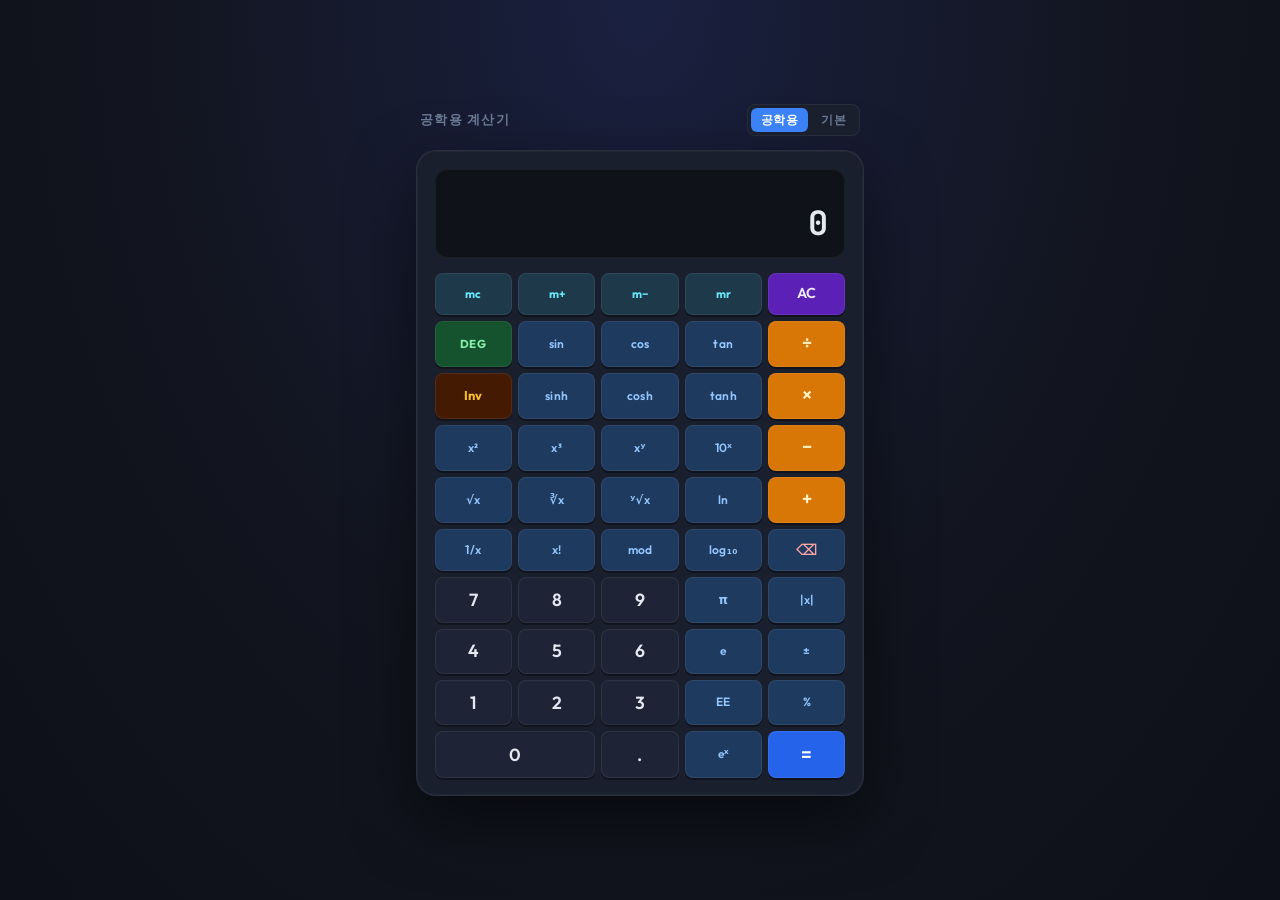
==== index.html @ 20fd6627 "Add files via upload" ====
<!DOCTYPE html>
<html lang="ko">
<head>
  <meta charset="UTF-8" />
  <meta name="viewport" content="width=device-width, initial-scale=1.0" />
  <title>공학용 계산기</title>
  <link rel="stylesheet" href="styles.css" />
  <link rel="preconnect" href="https://fonts.googleapis.com" />
  <link rel="preconnect" href="https://fonts.gstatic.com" crossorigin />
  <link href="https://fonts.googleapis.com/css2?family=JetBrains+Mono:wght@400;600;700&family=Outfit:wght@400;600&display=swap" rel="stylesheet" />
</head>
<body>
  <div class="app">
    <header class="header">
      <h1 class="title">공학용 계산기</h1>
      <div class="mode-tabs" role="tablist" aria-label="계산기 모드">
        <button class="mode-tab active" id="tab-sci" role="tab" aria-selected="true" data-mode="sci">공학용</button>
        <button class="mode-tab" id="tab-basic" role="tab" aria-selected="false" data-mode="basic">기본</button>
      </div>
    </header>

    <main class="calculator" role="application" aria-label="공학용 계산기">
      <div class="display" aria-live="polite">
        <div class="display__expr" id="expr-line" aria-label="수식"></div>
        <span class="display__value" id="display">0</span>
      </div>

      <!-- Scientific keypad -->
      <div class="keys keys--sci" id="keys-sci">
        <!-- Row 1: Memory -->
        <button type="button" class="key key--mem" data-action="mc"  aria-label="메모리 지우기">mc</button>
        <button type="button" class="key key--mem" data-action="mplus" aria-label="메모리 더하기">m+</button>
        <button type="button" class="key key--mem" data-action="mminus" aria-label="메모리 빼기">m−</button>
        <button type="button" class="key key--mem" data-action="mr" aria-label="메모리 불러오기">mr</button>
        <button type="button" class="key key--clear" data-action="clear" aria-label="전체 지우기">AC</button>

        <!-- Row 2: Trig -->
        <button type="button" class="key key--fn key--deg" id="deg-btn" data-action="deg" aria-label="각도 모드 전환">DEG</button>
        <button type="button" class="key key--fn" data-action="fn" data-value="sin">sin</button>
        <button type="button" class="key key--fn" data-action="fn" data-value="cos">cos</button>
        <button type="button" class="key key--fn" data-action="fn" data-value="tan">tan</button>
        <button type="button" class="key key--op" data-action="operator" data-value="/" aria-label="나누기">÷</button>

        <!-- Row 3: Hyp + backspace -->
        <button type="button" class="key key--fn key--inv" id="inv-btn" data-action="inv" aria-label="역함수 모드">Inv</button>
        <button type="button" class="key key--fn" data-action="fn" data-value="sinh">sinh</button>
        <button type="button" class="key key--fn" data-action="fn" data-value="cosh">cosh</button>
        <button type="button" class="key key--fn" data-action="fn" data-value="tanh">tanh</button>
        <button type="button" class="key key--op" data-action="operator" data-value="*" aria-label="곱하기">×</button>

        <!-- Row 4: Powers -->
        <button type="button" class="key key--fn" data-action="fn" data-value="sq">x²</button>
        <button type="button" class="key key--fn" data-action="fn" data-value="cube">x³</button>
        <button type="button" class="key key--fn" data-action="operator" data-value="pow" data-label="xʸ">xʸ</button>
        <button type="button" class="key key--fn" data-action="fn" data-value="10x">10ˣ</button>
        <button type="button" class="key key--op" data-action="operator" data-value="-" aria-label="빼기">−</button>

        <!-- Row 5: Roots/Log -->
        <button type="button" class="key key--fn" data-action="fn" data-value="sqrt">√x</button>
        <button type="button" class="key key--fn" data-action="fn" data-value="cbrt">∛x</button>
        <button type="button" class="key key--fn" data-action="operator" data-value="root" data-label="ʸ√x">ʸ√x</button>
        <button type="button" class="key key--fn" data-action="fn" data-value="ln">ln</button>
        <button type="button" class="key key--op" data-action="operator" data-value="+" aria-label="더하기">+</button>

        <!-- Row 6: Misc + nums -->
        <button type="button" class="key key--fn" data-action="fn" data-value="inv">1/x</button>
        <button type="button" class="key key--fn" data-action="fn" data-value="fact">x!</button>
        <button type="button" class="key key--fn" data-action="operator" data-value="mod" data-label="mod">mod</button>
        <button type="button" class="key key--fn" data-action="fn" data-value="log">log₁₀</button>
        <button type="button" class="key key--back" data-action="back" aria-label="지우기">⌫</button>

        <!-- Row 7: 7 8 9 -->
        <button type="button" class="key" data-action="digit" data-value="7">7</button>
        <button type="button" class="key" data-action="digit" data-value="8">8</button>
        <button type="button" class="key" data-action="digit" data-value="9">9</button>
        <button type="button" class="key key--fn" data-action="const" data-value="3.141592653589793">π</button>
        <button type="button" class="key key--fn" data-action="fn" data-value="abs">|x|</button>

        <!-- Row 8: 4 5 6 -->
        <button type="button" class="key" data-action="digit" data-value="4">4</button>
        <button type="button" class="key" data-action="digit" data-value="5">5</button>
        <button type="button" class="key" data-action="digit" data-value="6">6</button>
        <button type="button" class="key key--fn" data-action="const" data-value="2.718281828459045">e</button>
        <button type="button" class="key key--fn" data-action="fn" data-value="neg">±</button>

        <!-- Row 9: 1 2 3 -->
        <button type="button" class="key" data-action="digit" data-value="1">1</button>
        <button type="button" class="key" data-action="digit" data-value="2">2</button>
        <button type="button" class="key" data-action="digit" data-value="3">3</button>
        <button type="button" class="key key--fn" data-action="operator" data-value="EE" data-label="EE">EE</button>
        <button type="button" class="key key--fn" data-action="fn" data-value="pct">%</button>

        <!-- Row 10: 0 . = -->
        <button type="button" class="key key--zero" data-action="digit" data-value="0">0</button>
        <button type="button" class="key" data-action="decimal" aria-label="소수점">.</button>
        <button type="button" class="key key--fn" data-action="fn" data-value="ex">eˣ</button>
        <button type="button" class="key key--eq key--equals" data-action="equals" aria-label="계산">=</button>
      </div>

      <!-- Basic keypad -->
      <div class="keys keys--basic hidden" id="keys-basic">
        <button type="button" class="key key--wide key--clear" data-action="clear">AC</button>
        <button type="button" class="key key--fn" data-action="fn" data-value="neg">±</button>
        <button type="button" class="key key--fn" data-action="fn" data-value="pct">%</button>
        <button type="button" class="key key--op" data-action="operator" data-value="/" aria-label="나누기">÷</button>

        <button type="button" class="key" data-action="digit" data-value="7">7</button>
        <button type="button" class="key" data-action="digit" data-value="8">8</button>
        <button type="button" class="key" data-action="digit" data-value="9">9</button>
        <button type="button" class="key key--op" data-action="operator" data-value="*" aria-label="곱하기">×</button>

        <button type="button" class="key" data-action="digit" data-value="4">4</button>
        <button type="button" class="key" data-action="digit" data-value="5">5</button>
        <button type="button" class="key" data-action="digit" data-value="6">6</button>
        <button type="button" class="key key--op" data-action="operator" data-value="-" aria-label="빼기">−</button>

        <button type="button" class="key" data-action="digit" data-value="1">1</button>
        <button type="button" class="key" data-action="digit" data-value="2">2</button>
        <button type="button" class="key" data-action="digit" data-value="3">3</button>
        <button type="button" class="key key--op" data-action="operator" data-value="+" aria-label="더하기">+</button>

        <button type="button" class="key key--zero" data-action="digit" data-value="0">0</button>
        <button type="button" class="key" data-action="decimal" aria-label="소수점">.</button>
        <button type="button" class="key key--eq key--equals" data-action="equals" aria-label="계산">=</button>
      </div>
    </main>
  </div>
  <script src="app.js"></script>
</body>
</html>
---- styles.css ----
:root {
  --bg: #12151f;
  --bg-deep: #0d1018;
  --surface: #1a1f2e;
  --surface-2: #1e2435;
  --display-bg: #0f1218;
  --text: #e4e8f0;
  --text-muted: #6b7a94;
  --text-dim: #4a566a;
  --accent: #3b82f6;
  --accent-dim: #2563eb;
  --accent-glow: rgba(59,130,246,0.15);
  --op: #d97706;
  --op-hover: #f59e0b;
  --op-text: #fef3c7;
  --eq: #2563eb;
  --eq-hover: #3b82f6;
  --fn: #1e3a5f;
  --fn-hover: #254a77;
  --fn-text: #93c5fd;
  --clear: #5b21b6;
  --clear-hover: #7c3aed;
  --mem: #1e3a4a;
  --mem-hover: #25495e;
  --mem-text: #67e8f9;
  --back-text: #fca5a5;
  --deg-text: #86efac;
  --deg-bg: #14532d;
  --deg-hover: #166534;
  --inv-text: #fbbf24;
  --inv-bg: #451a03;
  --inv-hover: #5c2d0a;
  --key-shadow: 0 2px 0 rgba(0, 0, 0, 0.4);
  --radius: 10px;
  --radius-sm: 8px;
}

*, *::before, *::after { box-sizing: border-box; }

html {
  font-size: 16px;
  -webkit-tap-highlight-color: transparent;
}

body {
  margin: 0;
  min-height: 100dvh;
  font-family: "Outfit", system-ui, sans-serif;
  background: radial-gradient(ellipse at 50% 0%, #1a2040 0%, var(--bg) 55%, var(--bg-deep) 100%);
  color: var(--text);
  display: flex;
  align-items: center;
  justify-content: center;
  padding: 1.25rem;
}

.app {
  width: 100%;
  max-width: 28rem;
}

/* Header */
.header {
  display: flex;
  align-items: center;
  justify-content: space-between;
  margin-bottom: 0.9rem;
  padding: 0 0.25rem;
}

.title {
  margin: 0;
  font-size: 0.8rem;
  font-weight: 600;
  letter-spacing: 0.1em;
  text-transform: uppercase;
  color: var(--text-muted);
}

.mode-tabs {
  display: flex;
  background: var(--surface);
  border-radius: 8px;
  padding: 3px;
  gap: 3px;
  border: 1px solid rgba(255,255,255,0.06);
}

.mode-tab {
  font-family: inherit;
  font-size: 0.72rem;
  font-weight: 600;
  letter-spacing: 0.04em;
  color: var(--text-muted);
  background: transparent;
  border: none;
  border-radius: 6px;
  padding: 4px 10px;
  cursor: pointer;
  transition: background 0.15s, color 0.15s;
}

.mode-tab:hover { color: var(--text); }

.mode-tab.active {
  background: var(--accent);
  color: #fff;
}

/* Calculator */
.calculator {
  background: var(--surface);
  border-radius: 20px;
  padding: 1.1rem;
  border: 1px solid rgba(255,255,255,0.07);
  box-shadow: 0 24px 64px rgba(0,0,0,0.5), 0 0 0 1px rgba(255,255,255,0.03) inset;
}

/* Display */
.display {
  background: var(--display-bg);
  border-radius: 12px;
  padding: 0.85rem 1rem;
  margin-bottom: 0.9rem;
  min-height: 88px;
  display: flex;
  flex-direction: column;
  align-items: flex-end;
  justify-content: flex-end;
  border: 1px solid rgba(255,255,255,0.05);
  gap: 2px;
}

.display__expr {
  font-family: "JetBrains Mono", ui-monospace, monospace;
  font-size: 0.75rem;
  color: var(--text-dim);
  min-height: 18px;
  text-align: right;
  word-break: break-all;
  max-width: 100%;
  overflow: hidden;
  text-overflow: ellipsis;
  white-space: nowrap;
}

.display__value {
  font-family: "JetBrains Mono", ui-monospace, monospace;
  font-size: clamp(1.6rem, 7vw, 2.1rem);
  font-weight: 700;
  line-height: 1.2;
  word-break: break-all;
  text-align: right;
  color: var(--text);
  transition: color 0.1s;
}

.display__value.error { color: #f87171; }

/* Keys grid */
.keys {
  display: grid;
  gap: 6px;
}

.keys--sci { grid-template-columns: repeat(5, 1fr); }
.keys--basic { grid-template-columns: repeat(4, 1fr); }
.hidden { display: none; }

/* Key base */
.key {
  font-family: inherit;
  font-size: 1.1rem;
  font-weight: 600;
  color: var(--text);
  background: var(--surface-2);
  border: 1px solid rgba(255,255,255,0.07);
  border-radius: var(--radius-sm);
  padding: 0.8rem 0.2rem;
  cursor: pointer;
  box-shadow: var(--key-shadow);
  transition: transform 0.07s ease, background 0.1s ease;
  white-space: nowrap;
  overflow: hidden;
  text-overflow: ellipsis;
  line-height: 1;
}

.key:hover { background: #26304a; }
.key:active { transform: translateY(1px); box-shadow: none; }
.key:focus-visible { outline: 2px solid var(--accent); outline-offset: 2px; }

/* Function keys */
.key--fn {
  font-size: 0.75rem;
  font-weight: 600;
  background: var(--fn);
  color: var(--fn-text);
  letter-spacing: 0.02em;
}
.key--fn:hover { background: var(--fn-hover); }

/* Operator keys */
.key--op {
  background: var(--op);
  color: var(--op-text);
  font-size: 1.15rem;
}
.key--op:hover { background: var(--op-hover); }

/* Equals */
.key--eq {
  background: var(--eq);
  color: #fff;
  font-size: 1.2rem;
}
.key--eq:hover { background: var(--eq-hover); }

/* Clear */
.key--clear {
  background: var(--clear);
  color: #ede9fe;
  font-size: 0.9rem;
}
.key--clear:hover { background: var(--clear-hover); }

/* Memory */
.key--mem {
  background: var(--mem);
  color: var(--mem-text);
  font-size: 0.72rem;
  font-weight: 700;
}
.key--mem:hover { background: var(--mem-hover); }

/* Back */
.key--back {
  background: var(--fn);
  color: var(--back-text);
  font-size: 0.95rem;
}
.key--back:hover { background: var(--fn-hover); }

/* Degree toggle */
.key--deg {
  background: var(--deg-bg);
  color: var(--deg-text);
  font-size: 0.72rem;
  font-weight: 700;
  letter-spacing: 0.06em;
}
.key--deg:hover { background: var(--deg-hover); }
.key--deg.rad-mode { background: #1a2a5e; color: #bfdbfe; }

/* Inverse toggle */
.key--inv {
  background: var(--inv-bg);
  color: var(--inv-text);
  font-size: 0.8rem;
  font-weight: 700;
}
.key--inv:hover { background: var(--inv-hover); }
.key--inv.active { background: #92400e; color: #fef3c7; box-shadow: 0 0 0 1px var(--inv-text); }

/* Wide / zero key */
.key--wide { font-size: 0.9rem; }
.key--zero { grid-column: span 2; }

/* Span keys */
.key--equals.keys--sci { grid-column: span 1; }

@media (max-width: 380px) {
  .key { font-size: 0.95rem; padding: 0.7rem 0.15rem; }
  .key--fn { font-size: 0.68rem; }
  .key--mem { font-size: 0.65rem; }
  .keys { gap: 5px; }
}

@media (max-width: 320px) {
  .app { max-width: 100%; }
  .key { padding: 0.6rem 0.1rem; }
}
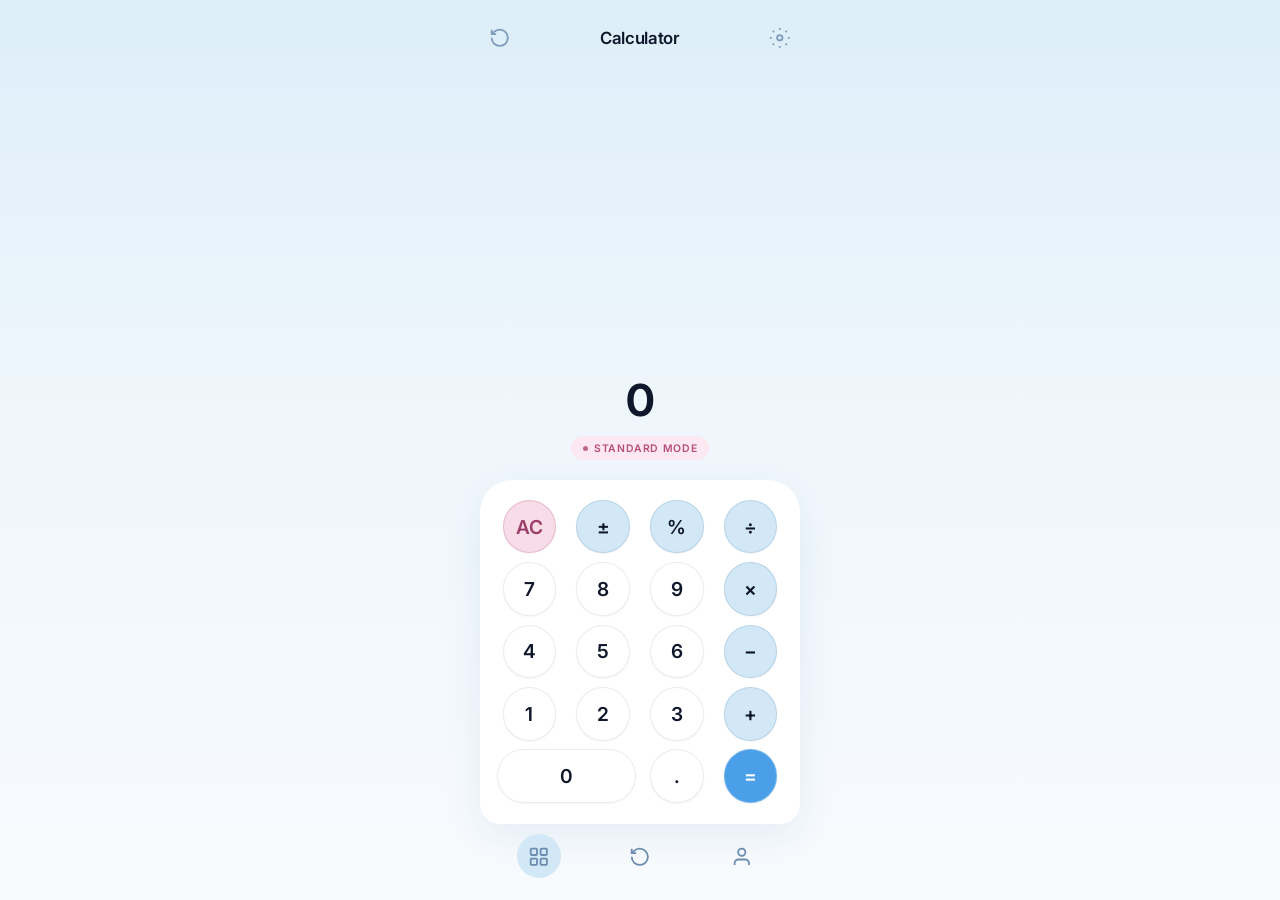
==== commit 085c92d4: "Add files via upload" ====
--- a/index.html
+++ b/index.html
@@ -1,130 +1,92 @@
-<!DOCTYPE html>
-<html lang="ko">
-<head>
-  <meta charset="UTF-8" />
-  <meta name="viewport" content="width=device-width, initial-scale=1.0" />
-  <title>공학용 계산기</title>
-  <link rel="stylesheet" href="styles.css" />
-  <link rel="preconnect" href="https://fonts.googleapis.com" />
-  <link rel="preconnect" href="https://fonts.gstatic.com" crossorigin />
-  <link href="https://fonts.googleapis.com/css2?family=JetBrains+Mono:wght@400;600;700&family=Outfit:wght@400;600&display=swap" rel="stylesheet" />
-</head>
-<body>
-  <div class="app">
-    <header class="header">
-      <h1 class="title">공학용 계산기</h1>
-      <div class="mode-tabs" role="tablist" aria-label="계산기 모드">
-        <button class="mode-tab active" id="tab-sci" role="tab" aria-selected="true" data-mode="sci">공학용</button>
-        <button class="mode-tab" id="tab-basic" role="tab" aria-selected="false" data-mode="basic">기본</button>
-      </div>
-    </header>
-
-    <main class="calculator" role="application" aria-label="공학용 계산기">
-      <div class="display" aria-live="polite">
-        <div class="display__expr" id="expr-line" aria-label="수식"></div>
-        <span class="display__value" id="display">0</span>
-      </div>
-
-      <!-- Scientific keypad -->
-      <div class="keys keys--sci" id="keys-sci">
-        <!-- Row 1: Memory -->
-        <button type="button" class="key key--mem" data-action="mc"  aria-label="메모리 지우기">mc</button>
-        <button type="button" class="key key--mem" data-action="mplus" aria-label="메모리 더하기">m+</button>
-        <button type="button" class="key key--mem" data-action="mminus" aria-label="메모리 빼기">m−</button>
-        <button type="button" class="key key--mem" data-action="mr" aria-label="메모리 불러오기">mr</button>
-        <button type="button" class="key key--clear" data-action="clear" aria-label="전체 지우기">AC</button>
-
-        <!-- Row 2: Trig -->
-        <button type="button" class="key key--fn key--deg" id="deg-btn" data-action="deg" aria-label="각도 모드 전환">DEG</button>
-        <button type="button" class="key key--fn" data-action="fn" data-value="sin">sin</button>
-        <button type="button" class="key key--fn" data-action="fn" data-value="cos">cos</button>
-        <button type="button" class="key key--fn" data-action="fn" data-value="tan">tan</button>
-        <button type="button" class="key key--op" data-action="operator" data-value="/" aria-label="나누기">÷</button>
-
-        <!-- Row 3: Hyp + backspace -->
-        <button type="button" class="key key--fn key--inv" id="inv-btn" data-action="inv" aria-label="역함수 모드">Inv</button>
-        <button type="button" class="key key--fn" data-action="fn" data-value="sinh">sinh</button>
-        <button type="button" class="key key--fn" data-action="fn" data-value="cosh">cosh</button>
-        <button type="button" class="key key--fn" data-action="fn" data-value="tanh">tanh</button>
-        <button type="button" class="key key--op" data-action="operator" data-value="*" aria-label="곱하기">×</button>
-
-        <!-- Row 4: Powers -->
-        <button type="button" class="key key--fn" data-action="fn" data-value="sq">x²</button>
-        <button type="button" class="key key--fn" data-action="fn" data-value="cube">x³</button>
-        <button type="button" class="key key--fn" data-action="operator" data-value="pow" data-label="xʸ">xʸ</button>
-        <button type="button" class="key key--fn" data-action="fn" data-value="10x">10ˣ</button>
-        <button type="button" class="key key--op" data-action="operator" data-value="-" aria-label="빼기">−</button>
-
-        <!-- Row 5: Roots/Log -->
-        <button type="button" class="key key--fn" data-action="fn" data-value="sqrt">√x</button>
-        <button type="button" class="key key--fn" data-action="fn" data-value="cbrt">∛x</button>
-        <button type="button" class="key key--fn" data-action="operator" data-value="root" data-label="ʸ√x">ʸ√x</button>
-        <button type="button" class="key key--fn" data-action="fn" data-value="ln">ln</button>
-        <button type="button" class="key key--op" data-action="operator" data-value="+" aria-label="더하기">+</button>
-
-        <!-- Row 6: Misc + nums -->
-        <button type="button" class="key key--fn" data-action="fn" data-value="inv">1/x</button>
-        <button type="button" class="key key--fn" data-action="fn" data-value="fact">x!</button>
-        <button type="button" class="key key--fn" data-action="operator" data-value="mod" data-label="mod">mod</button>
-        <button type="button" class="key key--fn" data-action="fn" data-value="log">log₁₀</button>
-        <button type="button" class="key key--back" data-action="back" aria-label="지우기">⌫</button>
-
-        <!-- Row 7: 7 8 9 -->
-        <button type="button" class="key" data-action="digit" data-value="7">7</button>
-        <button type="button" class="key" data-action="digit" data-value="8">8</button>
-        <button type="button" class="key" data-action="digit" data-value="9">9</button>
-        <button type="button" class="key key--fn" data-action="const" data-value="3.141592653589793">π</button>
-        <button type="button" class="key key--fn" data-action="fn" data-value="abs">|x|</button>
-
-        <!-- Row 8: 4 5 6 -->
-        <button type="button" class="key" data-action="digit" data-value="4">4</button>
-        <button type="button" class="key" data-action="digit" data-value="5">5</button>
-        <button type="button" class="key" data-action="digit" data-value="6">6</button>
-        <button type="button" class="key key--fn" data-action="const" data-value="2.718281828459045">e</button>
-        <button type="button" class="key key--fn" data-action="fn" data-value="neg">±</button>
-
-        <!-- Row 9: 1 2 3 -->
-        <button type="button" class="key" data-action="digit" data-value="1">1</button>
-        <button type="button" class="key" data-action="digit" data-value="2">2</button>
-        <button type="button" class="key" data-action="digit" data-value="3">3</button>
-        <button type="button" class="key key--fn" data-action="operator" data-value="EE" data-label="EE">EE</button>
-        <button type="button" class="key key--fn" data-action="fn" data-value="pct">%</button>
-
-        <!-- Row 10: 0 . = -->
-        <button type="button" class="key key--zero" data-action="digit" data-value="0">0</button>
-        <button type="button" class="key" data-action="decimal" aria-label="소수점">.</button>
-        <button type="button" class="key key--fn" data-action="fn" data-value="ex">eˣ</button>
-        <button type="button" class="key key--eq key--equals" data-action="equals" aria-label="계산">=</button>
-      </div>
-
-      <!-- Basic keypad -->
-      <div class="keys keys--basic hidden" id="keys-basic">
-        <button type="button" class="key key--wide key--clear" data-action="clear">AC</button>
-        <button type="button" class="key key--fn" data-action="fn" data-value="neg">±</button>
-        <button type="button" class="key key--fn" data-action="fn" data-value="pct">%</button>
-        <button type="button" class="key key--op" data-action="operator" data-value="/" aria-label="나누기">÷</button>
-
-        <button type="button" class="key" data-action="digit" data-value="7">7</button>
-        <button type="button" class="key" data-action="digit" data-value="8">8</button>
-        <button type="button" class="key" data-action="digit" data-value="9">9</button>
-        <button type="button" class="key key--op" data-action="operator" data-value="*" aria-label="곱하기">×</button>
-
-        <button type="button" class="key" data-action="digit" data-value="4">4</button>
-        <button type="button" class="key" data-action="digit" data-value="5">5</button>
-        <button type="button" class="key" data-action="digit" data-value="6">6</button>
-        <button type="button" class="key key--op" data-action="operator" data-value="-" aria-label="빼기">−</button>
-
-        <button type="button" class="key" data-action="digit" data-value="1">1</button>
-        <button type="button" class="key" data-action="digit" data-value="2">2</button>
-        <button type="button" class="key" data-action="digit" data-value="3">3</button>
-        <button type="button" class="key key--op" data-action="operator" data-value="+" aria-label="더하기">+</button>
-
-        <button type="button" class="key key--zero" data-action="digit" data-value="0">0</button>
-        <button type="button" class="key" data-action="decimal" aria-label="소수점">.</button>
-        <button type="button" class="key key--eq key--equals" data-action="equals" aria-label="계산">=</button>
-      </div>
-    </main>
-  </div>
-  <script src="app.js"></script>
-</body>
-</html>
+<!DOCTYPE html>
+<html lang="ko">
+<head>
+  <meta charset="UTF-8" />
+  <meta name="viewport" content="width=device-width, initial-scale=1.0" />
+  <title>Calculator</title>
+  <link rel="stylesheet" href="styles.css" />
+  <link rel="preconnect" href="https://fonts.googleapis.com" />
+  <link rel="preconnect" href="https://fonts.gstatic.com" crossorigin />
+  <link href="https://fonts.googleapis.com/css2?family=Inter:wght@400;500;600;700&display=swap" rel="stylesheet" />
+</head>
+<body>
+  <div class="app">
+    <header class="toolbar">
+      <button type="button" class="toolbar__btn" aria-label="기록" disabled>
+        <svg class="toolbar__icon" viewBox="0 0 24 24" fill="none" stroke="currentColor" stroke-width="2" aria-hidden="true">
+          <path d="M3 12a9 9 0 1 0 9-9 9.75 9.75 0 0 0-6.74 2.74L3 8" />
+          <path d="M3 3v5h5" />
+        </svg>
+      </button>
+      <h1 class="toolbar__title">Calculator</h1>
+      <button type="button" class="toolbar__btn" aria-label="설정" disabled>
+        <svg class="toolbar__icon" viewBox="0 0 24 24" fill="none" stroke="currentColor" stroke-width="2" aria-hidden="true">
+          <circle cx="12" cy="12" r="3" />
+          <path d="M12 1v2M12 21v2M4.22 4.22l1.42 1.42M18.36 18.36l1.42 1.42M1 12h2M21 12h2M4.22 19.78l1.42-1.42M18.36 5.64l1.42-1.42" />
+        </svg>
+      </button>
+    </header>
+
+    <section class="display-area" aria-live="polite">
+      <p class="display__expr" id="displayExpr"></p>
+      <p class="display__value" id="display">0</p>
+      <div class="display__badge">
+        <span class="display__badge-dot" aria-hidden="true"></span>
+        STANDARD MODE
+      </div>
+    </section>
+
+    <main class="keypad-card" role="application" aria-label="계산기">
+      <div class="keys" id="keys">
+        <button type="button" class="key key--pink" data-action="clear" aria-label="전체 지우기">AC</button>
+        <button type="button" class="key key--soft" data-action="sign" aria-label="부호 바꾸기">±</button>
+        <button type="button" class="key key--soft" data-action="percent" aria-label="퍼센트">%</button>
+        <button type="button" class="key key--soft" data-action="operator" data-value="/" aria-label="나누기">÷</button>
+
+        <button type="button" class="key key--num" data-action="digit" data-value="7">7</button>
+        <button type="button" class="key key--num" data-action="digit" data-value="8">8</button>
+        <button type="button" class="key key--num" data-action="digit" data-value="9">9</button>
+        <button type="button" class="key key--soft" data-action="operator" data-value="*" aria-label="곱하기">×</button>
+
+        <button type="button" class="key key--num" data-action="digit" data-value="4">4</button>
+        <button type="button" class="key key--num" data-action="digit" data-value="5">5</button>
+        <button type="button" class="key key--num" data-action="digit" data-value="6">6</button>
+        <button type="button" class="key key--soft" data-action="operator" data-value="-" aria-label="빼기">−</button>
+
+        <button type="button" class="key key--num" data-action="digit" data-value="1">1</button>
+        <button type="button" class="key key--num" data-action="digit" data-value="2">2</button>
+        <button type="button" class="key key--num" data-action="digit" data-value="3">3</button>
+        <button type="button" class="key key--soft" data-action="operator" data-value="+" aria-label="더하기">+</button>
+
+        <button type="button" class="key key--num key--zero" data-action="digit" data-value="0">0</button>
+        <button type="button" class="key key--num" data-action="decimal" aria-label="소수점">.</button>
+        <button type="button" class="key key--equals" data-action="equals" aria-label="계산">=</button>
+      </div>
+    </main>
+
+    <nav class="bottom-nav" aria-label="하단 메뉴">
+      <button type="button" class="bottom-nav__btn bottom-nav__btn--active" aria-label="앱" disabled>
+        <svg viewBox="0 0 24 24" fill="none" stroke="currentColor" stroke-width="2" aria-hidden="true">
+          <rect x="3" y="3" width="7" height="7" rx="1" />
+          <rect x="14" y="3" width="7" height="7" rx="1" />
+          <rect x="3" y="14" width="7" height="7" rx="1" />
+          <rect x="14" y="14" width="7" height="7" rx="1" />
+        </svg>
+      </button>
+      <button type="button" class="bottom-nav__btn" aria-label="기록" disabled>
+        <svg viewBox="0 0 24 24" fill="none" stroke="currentColor" stroke-width="2" aria-hidden="true">
+          <path d="M3 12a9 9 0 1 0 9-9 9.75 9.75 0 0 0-6.74 2.74L3 8" />
+          <path d="M3 3v5h5" />
+        </svg>
+      </button>
+      <button type="button" class="bottom-nav__btn" aria-label="프로필" disabled>
+        <svg viewBox="0 0 24 24" fill="none" stroke="currentColor" stroke-width="2" aria-hidden="true">
+          <path d="M20 21v-2a4 4 0 0 0-4-4H8a4 4 0 0 0-4 4v2" />
+          <circle cx="12" cy="7" r="4" />
+        </svg>
+      </button>
+    </nav>
+  </div>
+  <script src="app.js"></script>
+</body>
+</html>
--- a/styles.css
+++ b/styles.css
@@ -1,282 +1,277 @@
-:root {
-  --bg: #12151f;
-  --bg-deep: #0d1018;
-  --surface: #1a1f2e;
-  --surface-2: #1e2435;
-  --display-bg: #0f1218;
-  --text: #e4e8f0;
-  --text-muted: #6b7a94;
-  --text-dim: #4a566a;
-  --accent: #3b82f6;
-  --accent-dim: #2563eb;
-  --accent-glow: rgba(59,130,246,0.15);
-  --op: #d97706;
-  --op-hover: #f59e0b;
-  --op-text: #fef3c7;
-  --eq: #2563eb;
-  --eq-hover: #3b82f6;
-  --fn: #1e3a5f;
-  --fn-hover: #254a77;
-  --fn-text: #93c5fd;
-  --clear: #5b21b6;
-  --clear-hover: #7c3aed;
-  --mem: #1e3a4a;
-  --mem-hover: #25495e;
-  --mem-text: #67e8f9;
-  --back-text: #fca5a5;
-  --deg-text: #86efac;
-  --deg-bg: #14532d;
-  --deg-hover: #166534;
-  --inv-text: #fbbf24;
-  --inv-bg: #451a03;
-  --inv-hover: #5c2d0a;
-  --key-shadow: 0 2px 0 rgba(0, 0, 0, 0.4);
-  --radius: 10px;
-  --radius-sm: 8px;
-}
-
-*, *::before, *::after { box-sizing: border-box; }
-
-html {
-  font-size: 16px;
-  -webkit-tap-highlight-color: transparent;
-}
-
-body {
-  margin: 0;
-  min-height: 100dvh;
-  font-family: "Outfit", system-ui, sans-serif;
-  background: radial-gradient(ellipse at 50% 0%, #1a2040 0%, var(--bg) 55%, var(--bg-deep) 100%);
-  color: var(--text);
-  display: flex;
-  align-items: center;
-  justify-content: center;
-  padding: 1.25rem;
-}
-
-.app {
-  width: 100%;
-  max-width: 28rem;
-}
-
-/* Header */
-.header {
-  display: flex;
-  align-items: center;
-  justify-content: space-between;
-  margin-bottom: 0.9rem;
-  padding: 0 0.25rem;
-}
-
-.title {
-  margin: 0;
-  font-size: 0.8rem;
-  font-weight: 600;
-  letter-spacing: 0.1em;
-  text-transform: uppercase;
-  color: var(--text-muted);
-}
-
-.mode-tabs {
-  display: flex;
-  background: var(--surface);
-  border-radius: 8px;
-  padding: 3px;
-  gap: 3px;
-  border: 1px solid rgba(255,255,255,0.06);
-}
-
-.mode-tab {
-  font-family: inherit;
-  font-size: 0.72rem;
-  font-weight: 600;
-  letter-spacing: 0.04em;
-  color: var(--text-muted);
-  background: transparent;
-  border: none;
-  border-radius: 6px;
-  padding: 4px 10px;
-  cursor: pointer;
-  transition: background 0.15s, color 0.15s;
-}
-
-.mode-tab:hover { color: var(--text); }
-
-.mode-tab.active {
-  background: var(--accent);
-  color: #fff;
-}
-
-/* Calculator */
-.calculator {
-  background: var(--surface);
-  border-radius: 20px;
-  padding: 1.1rem;
-  border: 1px solid rgba(255,255,255,0.07);
-  box-shadow: 0 24px 64px rgba(0,0,0,0.5), 0 0 0 1px rgba(255,255,255,0.03) inset;
-}
-
-/* Display */
-.display {
-  background: var(--display-bg);
-  border-radius: 12px;
-  padding: 0.85rem 1rem;
-  margin-bottom: 0.9rem;
-  min-height: 88px;
-  display: flex;
-  flex-direction: column;
-  align-items: flex-end;
-  justify-content: flex-end;
-  border: 1px solid rgba(255,255,255,0.05);
-  gap: 2px;
-}
-
-.display__expr {
-  font-family: "JetBrains Mono", ui-monospace, monospace;
-  font-size: 0.75rem;
-  color: var(--text-dim);
-  min-height: 18px;
-  text-align: right;
-  word-break: break-all;
-  max-width: 100%;
-  overflow: hidden;
-  text-overflow: ellipsis;
-  white-space: nowrap;
-}
-
-.display__value {
-  font-family: "JetBrains Mono", ui-monospace, monospace;
-  font-size: clamp(1.6rem, 7vw, 2.1rem);
-  font-weight: 700;
-  line-height: 1.2;
-  word-break: break-all;
-  text-align: right;
-  color: var(--text);
-  transition: color 0.1s;
-}
-
-.display__value.error { color: #f87171; }
-
-/* Keys grid */
-.keys {
-  display: grid;
-  gap: 6px;
-}
-
-.keys--sci { grid-template-columns: repeat(5, 1fr); }
-.keys--basic { grid-template-columns: repeat(4, 1fr); }
-.hidden { display: none; }
-
-/* Key base */
-.key {
-  font-family: inherit;
-  font-size: 1.1rem;
-  font-weight: 600;
-  color: var(--text);
-  background: var(--surface-2);
-  border: 1px solid rgba(255,255,255,0.07);
-  border-radius: var(--radius-sm);
-  padding: 0.8rem 0.2rem;
-  cursor: pointer;
-  box-shadow: var(--key-shadow);
-  transition: transform 0.07s ease, background 0.1s ease;
-  white-space: nowrap;
-  overflow: hidden;
-  text-overflow: ellipsis;
-  line-height: 1;
-}
-
-.key:hover { background: #26304a; }
-.key:active { transform: translateY(1px); box-shadow: none; }
-.key:focus-visible { outline: 2px solid var(--accent); outline-offset: 2px; }
-
-/* Function keys */
-.key--fn {
-  font-size: 0.75rem;
-  font-weight: 600;
-  background: var(--fn);
-  color: var(--fn-text);
-  letter-spacing: 0.02em;
-}
-.key--fn:hover { background: var(--fn-hover); }
-
-/* Operator keys */
-.key--op {
-  background: var(--op);
-  color: var(--op-text);
-  font-size: 1.15rem;
-}
-.key--op:hover { background: var(--op-hover); }
-
-/* Equals */
-.key--eq {
-  background: var(--eq);
-  color: #fff;
-  font-size: 1.2rem;
-}
-.key--eq:hover { background: var(--eq-hover); }
-
-/* Clear */
-.key--clear {
-  background: var(--clear);
-  color: #ede9fe;
-  font-size: 0.9rem;
-}
-.key--clear:hover { background: var(--clear-hover); }
-
-/* Memory */
-.key--mem {
-  background: var(--mem);
-  color: var(--mem-text);
-  font-size: 0.72rem;
-  font-weight: 700;
-}
-.key--mem:hover { background: var(--mem-hover); }
-
-/* Back */
-.key--back {
-  background: var(--fn);
-  color: var(--back-text);
-  font-size: 0.95rem;
-}
-.key--back:hover { background: var(--fn-hover); }
-
-/* Degree toggle */
-.key--deg {
-  background: var(--deg-bg);
-  color: var(--deg-text);
-  font-size: 0.72rem;
-  font-weight: 700;
-  letter-spacing: 0.06em;
-}
-.key--deg:hover { background: var(--deg-hover); }
-.key--deg.rad-mode { background: #1a2a5e; color: #bfdbfe; }
-
-/* Inverse toggle */
-.key--inv {
-  background: var(--inv-bg);
-  color: var(--inv-text);
-  font-size: 0.8rem;
-  font-weight: 700;
-}
-.key--inv:hover { background: var(--inv-hover); }
-.key--inv.active { background: #92400e; color: #fef3c7; box-shadow: 0 0 0 1px var(--inv-text); }
-
-/* Wide / zero key */
-.key--wide { font-size: 0.9rem; }
-.key--zero { grid-column: span 2; }
-
-/* Span keys */
-.key--equals.keys--sci { grid-column: span 1; }
-
-@media (max-width: 380px) {
-  .key { font-size: 0.95rem; padding: 0.7rem 0.15rem; }
-  .key--fn { font-size: 0.68rem; }
-  .key--mem { font-size: 0.65rem; }
-  .keys { gap: 5px; }
-}
-
-@media (max-width: 320px) {
-  .app { max-width: 100%; }
-  .key { padding: 0.6rem 0.1rem; }
-}
+:root {
+  --bg-top: #ddeef9;
+  --bg-mid: #eef6fc;
+  --bg-bottom: #f8fbfe;
+  --text: #0f172a;
+  --text-muted: #64748b;
+  --text-soft-icon: #6b8caf;
+  --soft-key: #d3e8f6;
+  --soft-key-border: rgba(100, 150, 190, 0.25);
+  --pink-key: #f8dce8;
+  --pink-key-text: #9d3d6a;
+  --pink-border: rgba(200, 120, 160, 0.35);
+  --num-key: #ffffff;
+  --num-border: rgba(15, 23, 42, 0.08);
+  --equals: #4a9fe8;
+  --equals-hover: #3d92dc;
+  --equals-text: #ffffff;
+  --badge-bg: #fce8f0;
+  --badge-text: #b84d7a;
+  --keypad-bg: #ffffff;
+  --shadow-keypad: 0 12px 40px rgba(15, 80, 130, 0.08);
+  --nav-highlight: #d3e8f6;
+}
+
+*,
+*::before,
+*::after {
+  box-sizing: border-box;
+}
+
+html {
+  font-size: 16px;
+  -webkit-tap-highlight-color: transparent;
+}
+
+body {
+  margin: 0;
+  min-height: 100dvh;
+  font-family: "Inter", system-ui, sans-serif;
+  background: linear-gradient(180deg, var(--bg-top) 0%, var(--bg-mid) 42%, var(--bg-bottom) 100%);
+  color: var(--text);
+  display: flex;
+  align-items: stretch;
+  justify-content: center;
+  padding: 0;
+}
+
+.app {
+  width: 100%;
+  max-width: 22rem;
+  min-height: 100dvh;
+  display: flex;
+  flex-direction: column;
+  padding: 0.75rem 1rem 0.5rem;
+}
+
+.toolbar {
+  display: grid;
+  grid-template-columns: 2.5rem 1fr 2.5rem;
+  align-items: center;
+  gap: 0.5rem;
+  padding: 0.35rem 0 0.75rem;
+}
+
+.toolbar__title {
+  margin: 0;
+  font-size: 1.05rem;
+  font-weight: 600;
+  text-align: center;
+  color: var(--text);
+  letter-spacing: -0.02em;
+}
+
+.toolbar__btn {
+  display: flex;
+  align-items: center;
+  justify-content: center;
+  width: 2.5rem;
+  height: 2.5rem;
+  padding: 0;
+  border: none;
+  border-radius: 50%;
+  background: transparent;
+  color: var(--text-soft-icon);
+  cursor: default;
+  opacity: 0.85;
+}
+
+.toolbar__icon {
+  width: 1.35rem;
+  height: 1.35rem;
+}
+
+.display-area {
+  flex: 1;
+  display: flex;
+  flex-direction: column;
+  align-items: center;
+  justify-content: flex-end;
+  text-align: center;
+  padding: 0.5rem 0 1.25rem;
+  min-height: 7.5rem;
+}
+
+.display__expr {
+  margin: 0 0 0.35rem;
+  min-height: 1.35rem;
+  font-size: 0.95rem;
+  font-weight: 500;
+  color: var(--text-muted);
+  letter-spacing: -0.01em;
+}
+
+.display__value {
+  margin: 0;
+  font-size: clamp(2.25rem, 10vw, 2.75rem);
+  font-weight: 700;
+  line-height: 1.15;
+  letter-spacing: -0.03em;
+  color: var(--text);
+  word-break: break-all;
+}
+
+.display__badge {
+  margin-top: 0.65rem;
+  display: inline-flex;
+  align-items: center;
+  gap: 0.35rem;
+  padding: 0.35rem 0.75rem;
+  border-radius: 999px;
+  font-size: 0.65rem;
+  font-weight: 600;
+  letter-spacing: 0.06em;
+  color: var(--badge-text);
+  background: var(--badge-bg);
+}
+
+.display__badge-dot {
+  width: 0.35rem;
+  height: 0.35rem;
+  border-radius: 50%;
+  background: var(--badge-text);
+  opacity: 0.85;
+}
+
+.keypad-card {
+  background: var(--keypad-bg);
+  border-radius: 2rem 2rem 1.25rem 1.25rem;
+  padding: 1.15rem 1rem 1.25rem;
+  box-shadow: var(--shadow-keypad);
+  border: 1px solid rgba(255, 255, 255, 0.9);
+}
+
+.keys {
+  display: grid;
+  grid-template-columns: repeat(4, 1fr);
+  grid-auto-rows: minmax(3.35rem, auto);
+  gap: 0.55rem;
+}
+
+.key {
+  font-family: inherit;
+  font-size: 1.2rem;
+  font-weight: 600;
+  border: 1px solid transparent;
+  border-radius: 50%;
+  width: 3.35rem;
+  height: 3.35rem;
+  margin: 0 auto;
+  padding: 0;
+  cursor: pointer;
+  transition: transform 0.08s ease, filter 0.12s ease, box-shadow 0.12s ease;
+  box-shadow: 0 1px 2px rgba(15, 23, 42, 0.04);
+}
+
+.key:active {
+  transform: scale(0.96);
+}
+
+.key:focus-visible {
+  outline: 2px solid var(--equals);
+  outline-offset: 2px;
+}
+
+.key--num {
+  background: var(--num-key);
+  color: var(--text);
+  border-color: var(--num-border);
+}
+
+.key--num:hover {
+  filter: brightness(0.98);
+  box-shadow: 0 2px 8px rgba(15, 23, 42, 0.06);
+}
+
+.key--soft {
+  background: var(--soft-key);
+  color: var(--text);
+  border-color: var(--soft-key-border);
+}
+
+.key--soft:hover {
+  filter: brightness(0.97);
+}
+
+.key--pink {
+  background: var(--pink-key);
+  color: var(--pink-key-text);
+  border-color: var(--pink-border);
+}
+
+.key--pink:hover {
+  filter: brightness(0.98);
+}
+
+.key--equals {
+  background: var(--equals);
+  color: var(--equals-text);
+  border-color: rgba(255, 255, 255, 0.2);
+}
+
+.key--equals:hover {
+  background: var(--equals-hover);
+}
+
+.key--zero {
+  grid-column: span 2;
+  width: 100%;
+  max-width: none;
+  margin: 0;
+  border-radius: 999px;
+}
+
+.bottom-nav {
+  display: flex;
+  align-items: center;
+  justify-content: space-around;
+  padding: 0.65rem 0.5rem 0.85rem;
+  margin-top: auto;
+}
+
+.bottom-nav__btn {
+  display: flex;
+  align-items: center;
+  justify-content: center;
+  width: 2.75rem;
+  height: 2.75rem;
+  padding: 0;
+  border: none;
+  border-radius: 50%;
+  background: transparent;
+  color: var(--text-soft-icon);
+  cursor: default;
+}
+
+.bottom-nav__btn svg {
+  width: 1.35rem;
+  height: 1.35rem;
+}
+
+.bottom-nav__btn--active {
+  background: var(--nav-highlight);
+  color: var(--text-soft-icon);
+}
+
+@media (max-width: 360px) {
+  .keys {
+    grid-auto-rows: minmax(3rem, auto);
+    gap: 0.45rem;
+  }
+
+  .key {
+    font-size: 1.05rem;
+    width: 3rem;
+    height: 3rem;
+  }
+}
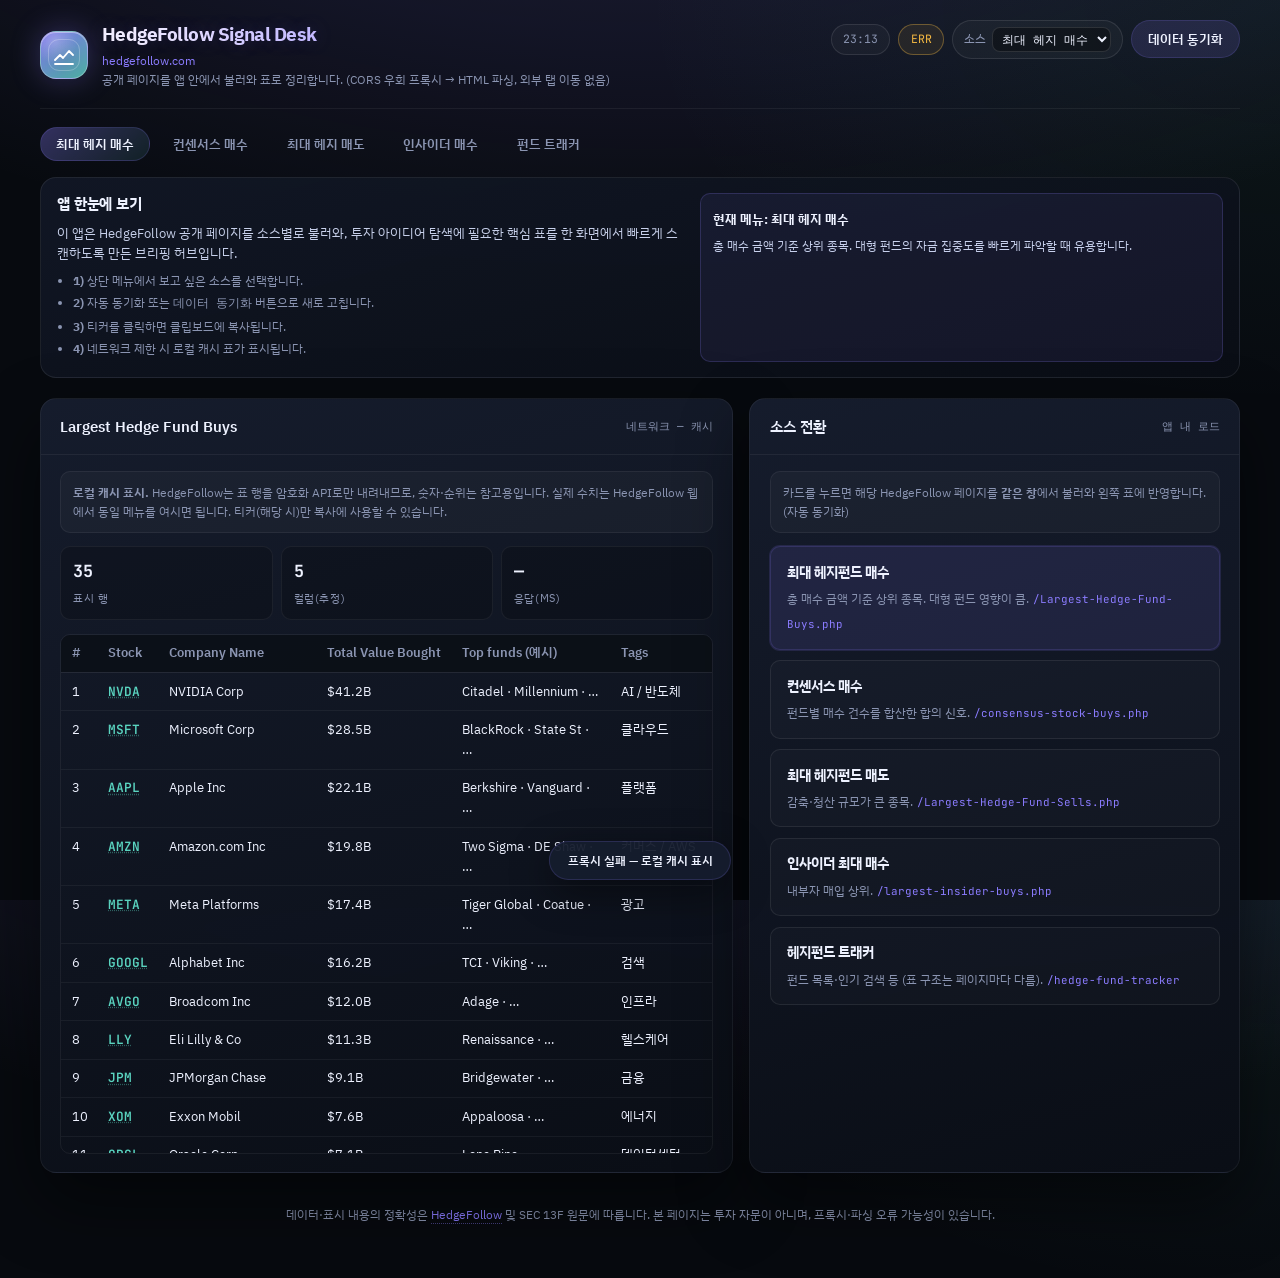
==== commit ca4f9af1: "Update index.html" ====
--- a/index.html
+++ b/index.html
@@ -3,90 +3,1159 @@
 <head>
   <meta charset="UTF-8" />
   <meta name="viewport" content="width=device-width, initial-scale=1.0" />
-  <title>Calculator</title>
-  <link rel="stylesheet" href="styles.css" />
+  <title>HedgeFollow Command — 13F 인사이트 허브</title>
   <link rel="preconnect" href="https://fonts.googleapis.com" />
   <link rel="preconnect" href="https://fonts.gstatic.com" crossorigin />
-  <link href="https://fonts.googleapis.com/css2?family=Inter:wght@400;500;600;700&display=swap" rel="stylesheet" />
+  <link href="https://fonts.googleapis.com/css2?family=IBM+Plex+Sans+KR:wght@400;500;600;700&family=JetBrains+Mono:wght@400;500&display=swap" rel="stylesheet" />
+  <style>
+    :root {
+      --bg: #070a0f;
+      --bg-elevated: #0c1018;
+      --surface: #121826;
+      --surface-2: #161d2e;
+      --border: rgba(124, 110, 227, 0.2);
+      --text: #eef2ff;
+      --muted: #8b95b2;
+      --accent: #8b7cff;
+      --accent-2: #5ad4c0;
+      --accent-soft: rgba(139, 124, 255, 0.14);
+      --up: #3ee8c7;
+      --down: #ff5c6c;
+      --warn: #f5b942;
+      --glow: rgba(139, 124, 255, 0.35);
+      --radius: 16px;
+      --radius-sm: 10px;
+      --font: "IBM Plex Sans KR", system-ui, sans-serif;
+      --mono: "JetBrains Mono", ui-monospace, monospace;
+    }
+
+    * { box-sizing: border-box; }
+    html, body { height: 100%; }
+    body {
+      margin: 0;
+      font-family: var(--font);
+      background: var(--bg);
+      color: var(--text);
+      line-height: 1.55;
+      background-image:
+        radial-gradient(ellipse 85% 55% at 50% -25%, rgba(139, 124, 255, 0.2), transparent),
+        radial-gradient(ellipse 50% 45% at 100% 0%, rgba(90, 212, 192, 0.07), transparent);
+      min-height: 100dvh;
+    }
+
+    .shell { max-width: 1240px; margin: 0 auto; padding: 1.25rem 1.25rem 2.75rem; }
+
+    header.top {
+      display: flex;
+      flex-wrap: wrap;
+      align-items: flex-start;
+      justify-content: space-between;
+      gap: 1rem;
+      padding-bottom: 1.2rem;
+      border-bottom: 1px solid rgba(255, 255, 255, 0.06);
+    }
+
+    .brand { display: flex; align-items: center; gap: 0.85rem; }
+    .brand__mark {
+      width: 48px;
+      height: 48px;
+      border-radius: 16px;
+      position: relative;
+      display: grid;
+      place-items: center;
+      background:
+        radial-gradient(circle at 30% 20%, rgba(255, 255, 255, 0.24), rgba(255, 255, 255, 0) 46%),
+        linear-gradient(145deg, rgba(139, 124, 255, 0.92), rgba(90, 212, 192, 0.82));
+      border: 1px solid rgba(255, 255, 255, 0.28);
+      box-shadow:
+        0 0 30px rgba(139, 124, 255, 0.3),
+        inset 0 1px 0 rgba(255, 255, 255, 0.4);
+    }
+    .brand__mark::after {
+      content: "";
+      position: absolute;
+      inset: 7px;
+      border-radius: 11px;
+      border: 1px solid rgba(255, 255, 255, 0.36);
+      opacity: 0.7;
+    }
+    .brand__mark svg {
+      width: 24px;
+      height: 24px;
+      color: #ffffff;
+      filter: drop-shadow(0 2px 8px rgba(0, 0, 0, 0.28));
+      z-index: 1;
+    }
+    .brand__text h1 {
+      margin: 0;
+      font-size: 1.18rem;
+      font-weight: 700;
+      letter-spacing: -0.025em;
+      background: linear-gradient(90deg, #f7f3ff 5%, #b8adff 52%, #7be3cf 100%);
+      -webkit-background-clip: text;
+      background-clip: text;
+      color: transparent;
+      text-shadow: 0 0 20px rgba(139, 124, 255, 0.22);
+    }
+    .brand__text span {
+      display: block;
+      font-size: 0.74rem;
+      color: var(--muted);
+      margin-top: 0.2rem;
+      max-width: 36rem;
+    }
+
+    .header-actions {
+      display: flex;
+      flex-wrap: wrap;
+      align-items: center;
+      gap: 0.5rem;
+      justify-content: flex-end;
+    }
+
+    .pill {
+      font-size: 0.72rem;
+      padding: 0.35rem 0.7rem;
+      border-radius: 999px;
+      border: 1px solid rgba(255, 255, 255, 0.1);
+      color: var(--muted);
+      background: rgba(255, 255, 255, 0.03);
+      font-family: var(--mono);
+    }
+    .pill--ok { color: var(--up); border-color: rgba(62, 232, 199, 0.35); background: rgba(62, 232, 199, 0.08); }
+    .pill--warn { color: var(--warn); border-color: rgba(245, 185, 66, 0.35); background: rgba(245, 185, 66, 0.08); }
+
+    .btn {
+      font-family: inherit;
+      font-size: 0.8rem;
+      font-weight: 600;
+      padding: 0.55rem 1rem;
+      border-radius: 999px;
+      border: 1px solid var(--border);
+      cursor: pointer;
+      color: var(--text);
+      background: var(--accent-soft);
+      transition: transform 0.12s, box-shadow 0.2s, background 0.2s, opacity 0.2s;
+    }
+    .btn:hover:not(:disabled) {
+      background: rgba(139, 124, 255, 0.24);
+      box-shadow: 0 0 22px rgba(139, 124, 255, 0.18);
+    }
+    .btn:active:not(:disabled) { transform: scale(0.98); }
+    .btn:disabled { opacity: 0.45; cursor: not-allowed; }
+    .btn--ghost {
+      background: transparent;
+      border-color: rgba(255, 255, 255, 0.12);
+      color: var(--muted);
+    }
+    .btn--ghost:hover:not(:disabled) { color: var(--text); border-color: rgba(255, 255, 255, 0.22); }
+
+    nav.sub {
+      display: flex;
+      flex-wrap: wrap;
+      gap: 0.4rem;
+      margin-top: 1.1rem;
+    }
+    nav.sub button {
+      font-family: inherit;
+      font-size: 0.82rem;
+      font-weight: 600;
+      color: var(--muted);
+      padding: 0.45rem 0.95rem;
+      border-radius: 999px;
+      border: 1px solid transparent;
+      background: transparent;
+      cursor: pointer;
+      transition: color 0.15s, background 0.15s, border-color 0.15s;
+    }
+    nav.sub button:hover { color: var(--text); background: rgba(255, 255, 255, 0.05); }
+    nav.sub button[aria-current="true"] {
+      color: var(--text);
+      border-color: var(--border);
+      background: linear-gradient(135deg, rgba(139, 124, 255, 0.32), rgba(90, 212, 192, 0.1));
+    }
+
+    .guide {
+      margin-top: 1rem;
+      padding: 0.95rem 1rem;
+      border-radius: var(--radius);
+      border: 1px solid rgba(255, 255, 255, 0.08);
+      background: linear-gradient(165deg, rgba(18, 24, 38, 0.92), rgba(10, 14, 22, 0.96));
+      display: grid;
+      grid-template-columns: 1.2fr 1fr;
+      gap: 0.9rem;
+    }
+    @media (max-width: 900px) {
+      .guide { grid-template-columns: 1fr; }
+    }
+    .guide h3 {
+      margin: 0 0 0.4rem;
+      font-size: 0.92rem;
+      font-weight: 700;
+      letter-spacing: -0.01em;
+    }
+    .guide p {
+      margin: 0.2rem 0 0.45rem;
+      color: #c7d0ea;
+      font-size: 0.8rem;
+      line-height: 1.6;
+    }
+    .guide ul {
+      margin: 0;
+      padding-left: 1rem;
+      color: var(--muted);
+      font-size: 0.76rem;
+      line-height: 1.65;
+    }
+    .guide li { margin: 0.15rem 0; }
+    .guide__menu {
+      border-radius: var(--radius-sm);
+      padding: 0.7rem 0.8rem;
+      background: rgba(139, 124, 255, 0.08);
+      border: 1px solid rgba(139, 124, 255, 0.2);
+    }
+    .guide__menu b {
+      color: var(--text);
+      font-size: 0.84rem;
+    }
+    .guide__menu .mini {
+      display: block;
+      margin-top: 0.35rem;
+      color: #c8d1ed;
+      font-size: 0.76rem;
+      line-height: 1.6;
+    }
+
+    .grid-hero {
+      display: grid;
+      grid-template-columns: repeat(12, 1fr);
+      gap: 1rem;
+      margin-top: 1.25rem;
+    }
+    @media (max-width: 900px) { .grid-hero { grid-template-columns: 1fr; } }
+
+    .panel {
+      grid-column: span 7;
+      border-radius: var(--radius);
+      background: linear-gradient(165deg, rgba(22, 29, 46, 0.96), rgba(10, 14, 22, 0.98));
+      border: 1px solid rgba(255, 255, 255, 0.06);
+      box-shadow: 0 28px 70px rgba(0, 0, 0, 0.48);
+      overflow: hidden;
+      backdrop-filter: blur(14px);
+    }
+    .panel--side { grid-column: span 5; }
+    @media (max-width: 900px) {
+      .panel, .panel--side { grid-column: span 1; }
+    }
+
+    .panel__head {
+      display: flex;
+      flex-wrap: wrap;
+      align-items: center;
+      justify-content: space-between;
+      gap: 0.75rem;
+      padding: 1rem 1.2rem;
+      border-bottom: 1px solid rgba(255, 255, 255, 0.06);
+    }
+    .panel__head h2 { margin: 0; font-size: 0.95rem; font-weight: 600; }
+    .panel__meta { font-family: var(--mono); font-size: 0.68rem; color: var(--muted); }
+
+    .panel__body { padding: 1rem 1.2rem 1.15rem; }
+
+    .hint {
+      font-size: 0.78rem;
+      color: var(--muted);
+      margin: 0 0 0.85rem;
+      padding: 0.65rem 0.75rem;
+      border-radius: var(--radius-sm);
+      background: rgba(255, 255, 255, 0.03);
+      border: 1px solid rgba(255, 255, 255, 0.06);
+    }
+
+    .table-wrap {
+      overflow: auto;
+      max-height: min(58vh, 520px);
+      border-radius: var(--radius-sm);
+      border: 1px solid rgba(255, 255, 255, 0.06);
+    }
+    table.data {
+      width: 100%;
+      border-collapse: collapse;
+      font-size: 0.8rem;
+    }
+    table.data thead th {
+      position: sticky;
+      top: 0;
+      z-index: 1;
+      text-align: left;
+      padding: 0.55rem 0.65rem;
+      font-weight: 600;
+      color: var(--muted);
+      background: rgba(12, 16, 24, 0.95);
+      border-bottom: 1px solid rgba(255, 255, 255, 0.08);
+      white-space: nowrap;
+    }
+    table.data tbody td {
+      padding: 0.55rem 0.65rem;
+      border-bottom: 1px solid rgba(255, 255, 255, 0.05);
+      vertical-align: top;
+    }
+    table.data tbody tr:hover td { background: rgba(139, 124, 255, 0.06); }
+    .sym {
+      font-family: var(--mono);
+      font-weight: 600;
+      color: var(--accent-2);
+      letter-spacing: 0.02em;
+    }
+    .sym button {
+      font: inherit;
+      color: inherit;
+      background: none;
+      border: none;
+      padding: 0;
+      cursor: pointer;
+      text-decoration: underline dotted rgba(90, 212, 192, 0.4);
+    }
+    .muted { color: var(--muted); font-size: 0.76rem; }
+
+    .skeleton {
+      display: grid;
+      gap: 0.45rem;
+      padding: 0.25rem 0;
+    }
+    .sk-row {
+      height: 12px;
+      border-radius: 6px;
+      background: linear-gradient(90deg, rgba(255,255,255,0.04), rgba(255,255,255,0.09), rgba(255,255,255,0.04));
+      background-size: 200% 100%;
+      animation: sk 1.1s ease-in-out infinite;
+    }
+    .sk-row:nth-child(2n) { width: 92%; }
+    .sk-row:nth-child(3n) { width: 78%; }
+    @keyframes sk {
+      0% { background-position: 200% 0; }
+      100% { background-position: -200% 0; }
+    }
+
+    .link-cards {
+      display: grid;
+      gap: 0.65rem;
+    }
+    .link-card {
+      display: block;
+      width: 100%;
+      text-align: left;
+      text-decoration: none;
+      color: inherit;
+      padding: 0.85rem 1rem;
+      border-radius: var(--radius-sm);
+      border: 1px solid rgba(255, 255, 255, 0.08);
+      background: rgba(255, 255, 255, 0.02);
+      font: inherit;
+      cursor: pointer;
+      transition: border-color 0.2s, transform 0.12s, background 0.2s;
+    }
+    .link-card:hover {
+      border-color: var(--border);
+      background: rgba(139, 124, 255, 0.08);
+      transform: translateY(-1px);
+    }
+    .link-card.is-active {
+      border-color: var(--border);
+      background: rgba(139, 124, 255, 0.12);
+      box-shadow: 0 0 0 1px rgba(139, 124, 255, 0.15);
+    }
+    .link-card strong {
+      display: block;
+      font-size: 0.86rem;
+      margin-bottom: 0.2rem;
+    }
+    .link-card span {
+      font-size: 0.72rem;
+      color: var(--muted);
+      line-height: 1.45;
+    }
+    .link-card .go {
+      margin-top: 0.45rem;
+      font-size: 0.68rem;
+      font-family: var(--mono);
+      color: var(--accent);
+    }
+
+    .stats {
+      display: grid;
+      grid-template-columns: repeat(3, 1fr);
+      gap: 0.5rem;
+      margin-bottom: 0.85rem;
+    }
+    @media (max-width: 520px) { .stats { grid-template-columns: 1fr; } }
+    .stat {
+      padding: 0.65rem 0.75rem;
+      border-radius: var(--radius-sm);
+      border: 1px solid rgba(255, 255, 255, 0.06);
+      background: rgba(0, 0, 0, 0.2);
+    }
+    .stat b { display: block; font-size: 1.05rem; font-family: var(--mono); }
+    .stat span { font-size: 0.68rem; color: var(--muted); text-transform: uppercase; letter-spacing: 0.06em; }
+
+    .toast {
+      position: fixed;
+      bottom: 1.25rem;
+      left: 50%;
+      transform: translateX(-50%) translateY(120%);
+      z-index: 50;
+      padding: 0.55rem 1.1rem;
+      border-radius: 999px;
+      font-size: 0.78rem;
+      font-weight: 600;
+      background: rgba(22, 29, 46, 0.95);
+      border: 1px solid var(--border);
+      color: var(--text);
+      box-shadow: 0 12px 40px rgba(0, 0, 0, 0.45);
+      transition: transform 0.35s cubic-bezier(0.22, 1, 0.36, 1);
+      pointer-events: none;
+    }
+    .toast.is-on { transform: translateX(-50%) translateY(0); }
+
+    .foot {
+      margin-top: 2rem;
+      font-size: 0.72rem;
+      color: var(--muted);
+      text-align: center;
+      line-height: 1.65;
+    }
+    .foot .src {
+      color: var(--accent);
+      cursor: help;
+      border-bottom: 1px dotted rgba(139, 124, 255, 0.45);
+    }
+
+    .sr-only {
+      position: absolute; width: 1px; height: 1px; padding: 0; margin: -1px;
+      overflow: hidden; clip: rect(0,0,0,0); white-space: nowrap; border: 0;
+    }
+  </style>
 </head>
 <body>
-  <div class="app">
-    <header class="toolbar">
-      <button type="button" class="toolbar__btn" aria-label="기록" disabled>
-        <svg class="toolbar__icon" viewBox="0 0 24 24" fill="none" stroke="currentColor" stroke-width="2" aria-hidden="true">
-          <path d="M3 12a9 9 0 1 0 9-9 9.75 9.75 0 0 0-6.74 2.74L3 8" />
-          <path d="M3 3v5h5" />
-        </svg>
-      </button>
-      <h1 class="toolbar__title">Calculator</h1>
-      <button type="button" class="toolbar__btn" aria-label="설정" disabled>
-        <svg class="toolbar__icon" viewBox="0 0 24 24" fill="none" stroke="currentColor" stroke-width="2" aria-hidden="true">
-          <circle cx="12" cy="12" r="3" />
-          <path d="M12 1v2M12 21v2M4.22 4.22l1.42 1.42M18.36 18.36l1.42 1.42M1 12h2M21 12h2M4.22 19.78l1.42-1.42M18.36 5.64l1.42-1.42" />
-        </svg>
-      </button>
+  <div class="shell">
+    <header class="top">
+      <div class="brand">
+        <div class="brand__mark" aria-hidden="true">
+          <svg viewBox="0 0 24 24" fill="none" stroke="currentColor" stroke-width="1.8" stroke-linecap="round" stroke-linejoin="round">
+            <path d="M3 17l5-5 3 3 6-7 4 4" />
+            <path d="M3 21h18" />
+          </svg>
+        </div>
+        <div class="brand__text">
+          <h1>HedgeFollow Signal Desk</h1>
+          <span>
+            <span style="color:var(--accent)">hedgefollow.com</span>
+            공개 페이지를 앱 안에서 불러와 표로 정리합니다. (CORS 우회 프록시 → HTML 파싱, 외부 탭 이동 없음)
+          </span>
+        </div>
+      </div>
+      <div class="header-actions">
+        <span class="pill" id="clock">--:--</span>
+        <span class="pill pill--warn" id="netPill">NET</span>
+        <label class="pill" style="display:flex;align-items:center;gap:0.35rem;margin:0">
+          <span style="font-family:var(--font);text-transform:none;letter-spacing:0">소스</span>
+          <select id="sourceSelect" style="font:inherit;font-size:0.72rem;background:rgba(0,0,0,.35);color:var(--text);border:1px solid rgba(255,255,255,.12);border-radius:8px;padding:0.2rem 0.35rem">
+            <option value="buys">최대 헤지 매수</option>
+            <option value="consensus">컨센서스 매수</option>
+            <option value="sells">최대 헤지 매도</option>
+            <option value="insider">인사이더 매수</option>
+            <option value="tracker">펀드 트래커</option>
+          </select>
+        </label>
+        <button type="button" class="btn" id="btnSync">데이터 동기화</button>
+        <button type="button" class="btn btn--ghost" id="btnAbort" hidden>중단</button>
+      </div>
     </header>
 
-    <section class="display-area" aria-live="polite">
-      <p class="display__expr" id="displayExpr"></p>
-      <p class="display__value" id="display">0</p>
-      <div class="display__badge">
-        <span class="display__badge-dot" aria-hidden="true"></span>
-        STANDARD MODE
+    <nav class="sub" id="navSources" aria-label="데이터 소스">
+      <button type="button" data-source="buys" aria-current="true">최대 헤지 매수</button>
+      <button type="button" data-source="consensus">컨센서스 매수</button>
+      <button type="button" data-source="sells">최대 헤지 매도</button>
+      <button type="button" data-source="insider">인사이더 매수</button>
+      <button type="button" data-source="tracker">펀드 트래커</button>
+    </nav>
+
+    <section class="guide" aria-label="앱 사용 가이드">
+      <div>
+        <h3>앱 한눈에 보기</h3>
+        <p>
+          이 앱은 HedgeFollow 공개 페이지를 소스별로 불러와, 투자 아이디어 탐색에 필요한 핵심 표를 한 화면에서 빠르게 스캔하도록 만든 브리핑 허브입니다.
+        </p>
+        <ul>
+          <li><strong>1)</strong> 상단 메뉴에서 보고 싶은 소스를 선택합니다.</li>
+          <li><strong>2)</strong> 자동 동기화 또는 <code>데이터 동기화</code> 버튼으로 새로 고칩니다.</li>
+          <li><strong>3)</strong> 티커를 클릭하면 클립보드에 복사됩니다.</li>
+          <li><strong>4)</strong> 네트워크 제한 시 로컬 캐시 표가 표시됩니다.</li>
+        </ul>
+      </div>
+      <div class="guide__menu">
+        <b>현재 메뉴: <span id="currentSourceName">최대 헤지 매수</span></b>
+        <span class="mini" id="currentSourceDesc">
+          총 매수 금액 기준 상위 종목을 보여줍니다. 대형 펀드의 영향이 큰 편이라 방향성 확인용으로 유용합니다.
+        </span>
       </div>
     </section>
 
-    <main class="keypad-card" role="application" aria-label="계산기">
-      <div class="keys" id="keys">
-        <button type="button" class="key key--pink" data-action="clear" aria-label="전체 지우기">AC</button>
-        <button type="button" class="key key--soft" data-action="sign" aria-label="부호 바꾸기">±</button>
-        <button type="button" class="key key--soft" data-action="percent" aria-label="퍼센트">%</button>
-        <button type="button" class="key key--soft" data-action="operator" data-value="/" aria-label="나누기">÷</button>
-
-        <button type="button" class="key key--num" data-action="digit" data-value="7">7</button>
-        <button type="button" class="key key--num" data-action="digit" data-value="8">8</button>
-        <button type="button" class="key key--num" data-action="digit" data-value="9">9</button>
-        <button type="button" class="key key--soft" data-action="operator" data-value="*" aria-label="곱하기">×</button>
-
-        <button type="button" class="key key--num" data-action="digit" data-value="4">4</button>
-        <button type="button" class="key key--num" data-action="digit" data-value="5">5</button>
-        <button type="button" class="key key--num" data-action="digit" data-value="6">6</button>
-        <button type="button" class="key key--soft" data-action="operator" data-value="-" aria-label="빼기">−</button>
-
-        <button type="button" class="key key--num" data-action="digit" data-value="1">1</button>
-        <button type="button" class="key key--num" data-action="digit" data-value="2">2</button>
-        <button type="button" class="key key--num" data-action="digit" data-value="3">3</button>
-        <button type="button" class="key key--soft" data-action="operator" data-value="+" aria-label="더하기">+</button>
-
-        <button type="button" class="key key--num key--zero" data-action="digit" data-value="0">0</button>
-        <button type="button" class="key key--num" data-action="decimal" aria-label="소수점">.</button>
-        <button type="button" class="key key--equals" data-action="equals" aria-label="계산">=</button>
-      </div>
-    </main>
-
-    <nav class="bottom-nav" aria-label="하단 메뉴">
-      <button type="button" class="bottom-nav__btn bottom-nav__btn--active" aria-label="앱" disabled>
-        <svg viewBox="0 0 24 24" fill="none" stroke="currentColor" stroke-width="2" aria-hidden="true">
-          <rect x="3" y="3" width="7" height="7" rx="1" />
-          <rect x="14" y="3" width="7" height="7" rx="1" />
-          <rect x="3" y="14" width="7" height="7" rx="1" />
-          <rect x="14" y="14" width="7" height="7" rx="1" />
-        </svg>
-      </button>
-      <button type="button" class="bottom-nav__btn" aria-label="기록" disabled>
-        <svg viewBox="0 0 24 24" fill="none" stroke="currentColor" stroke-width="2" aria-hidden="true">
-          <path d="M3 12a9 9 0 1 0 9-9 9.75 9.75 0 0 0-6.74 2.74L3 8" />
-          <path d="M3 3v5h5" />
-        </svg>
-      </button>
-      <button type="button" class="bottom-nav__btn" aria-label="프로필" disabled>
-        <svg viewBox="0 0 24 24" fill="none" stroke="currentColor" stroke-width="2" aria-hidden="true">
-          <path d="M20 21v-2a4 4 0 0 0-4-4H8a4 4 0 0 0-4 4v2" />
-          <circle cx="12" cy="7" r="4" />
-        </svg>
-      </button>
-    </nav>
+    <div class="grid-hero" id="view-buys">
+      <section class="panel" aria-labelledby="tblTitle">
+        <div class="panel__head">
+          <h2 id="tblTitle">Largest Hedge Fund Buys</h2>
+          <span class="panel__meta" id="syncMeta">동기화 전</span>
+        </div>
+        <div class="panel__body">
+          <p class="hint" id="hintBox">
+            <strong>Tip.</strong> HedgeFollow 본표는 <code style="font-size:0.72em">/ggg/web_request.php</code> 암호화 응답 후 JS로만 채워져, 일반 HTML에는 <strong>데이터 행이 없습니다</strong>.
+            동기화 시 페이지에서 분기·설명만 읽고, 아래 표는 <strong>소스별 로컬 캐시(동일 열 구조)</strong>로 채웁니다. (프록시: codetabs → allorigins 순)
+          </p>
+          <div class="stats" aria-live="polite">
+            <div class="stat"><b id="stRows">—</b><span>표시 행</span></div>
+            <div class="stat"><b id="stCols">—</b><span>컬럼(추정)</span></div>
+            <div class="stat"><b id="stMs">—</b><span>응답(ms)</span></div>
+          </div>
+          <div class="table-wrap" role="region" aria-label="매수 상위 종목 테이블" tabindex="0">
+            <table class="data" id="dataTable">
+              <thead><tr><th>#</th><th>티커</th><th>열 2</th><th>열 3</th><th>열 4</th></tr></thead>
+              <tbody id="tbody">
+                <tr><td colspan="5" class="muted" style="padding:1rem">동기화 버튼을 눌러 데이터를 불러오세요.</td></tr>
+              </tbody>
+            </table>
+          </div>
+        </div>
+      </section>
+
+      <aside class="panel panel--side" aria-label="소스 전환">
+        <div class="panel__head">
+          <h2>소스 전환</h2>
+          <span class="panel__meta">앱 내 로드</span>
+        </div>
+        <div class="panel__body">
+          <p class="hint" style="margin-top:0">
+            카드를 누르면 해당 HedgeFollow 페이지를 <strong>같은 창</strong>에서 불러와 왼쪽 표에 반영합니다. (자동 동기화)
+          </p>
+          <div class="link-cards" id="sourceCards">
+            <button type="button" class="link-card is-active" data-source="buys">
+              <strong>최대 헤지펀드 매수</strong>
+              <span>총 매수 금액 기준 상위 종목. 대형 펀드 영향이 큼.</span>
+              <span class="go">/Largest-Hedge-Fund-Buys.php</span>
+            </button>
+            <button type="button" class="link-card" data-source="consensus">
+              <strong>컨센서스 매수</strong>
+              <span>펀드별 매수 건수를 합산한 합의 신호.</span>
+              <span class="go">/consensus-stock-buys.php</span>
+            </button>
+            <button type="button" class="link-card" data-source="sells">
+              <strong>최대 헤지펀드 매도</strong>
+              <span>감축·청산 규모가 큰 종목.</span>
+              <span class="go">/Largest-Hedge-Fund-Sells.php</span>
+            </button>
+            <button type="button" class="link-card" data-source="insider">
+              <strong>인사이더 최대 매수</strong>
+              <span>내부자 매입 상위.</span>
+              <span class="go">/largest-insider-buys.php</span>
+            </button>
+            <button type="button" class="link-card" data-source="tracker">
+              <strong>헤지펀드 트래커</strong>
+              <span>펀드 목록·인기 검색 등 (표 구조는 페이지마다 다름).</span>
+              <span class="go">/hedge-fund-tracker</span>
+            </button>
+          </div>
+        </div>
+      </aside>
+    </div>
+
+    <p class="foot">
+      데이터·표시 내용의 정확성은 <span class="src" title="원문은 SEC EDGAR 및 각 발표처 기준">HedgeFollow</span> 및 SEC 13F 원문에 따릅니다.
+      본 페이지는 투자 자문이 아니며, 프록시·파싱 오류 가능성이 있습니다.
+    </p>
   </div>
-  <script src="app.js"></script>
+
+  <div class="toast" id="toast" role="status" aria-live="polite"></div>
+
+  <script>
+    (function () {
+      var SOURCES = {
+        buys: {
+          url: "https://hedgefollow.com/Largest-Hedge-Fund-Buys.php",
+          path: "/Largest-Hedge-Fund-Buys.php",
+          title: "Largest Hedge Fund Buys",
+          tableId: "largest_fund_buys",
+          labelKo: "최대 헤지 매수",
+          desc: "총 매수 금액 기준 상위 종목. 대형 펀드의 자금 집중도를 빠르게 파악할 때 유용합니다.",
+        },
+        consensus: {
+          url: "https://hedgefollow.com/consensus-stock-buys.php",
+          path: "/consensus-stock-buys.php",
+          title: "Consensus Stock Buys",
+          tableId: "consensus_buys",
+          labelKo: "컨센서스 매수",
+          desc: "여러 펀드의 매수 건수를 합산한 합의 신호. 단일 펀드 노이즈를 줄여 볼 수 있습니다.",
+        },
+        sells: {
+          url: "https://hedgefollow.com/Largest-Hedge-Fund-Sells.php",
+          path: "/Largest-Hedge-Fund-Sells.php",
+          title: "Largest Hedge Fund Sells",
+          tableId: "largest_fund_sells",
+          labelKo: "최대 헤지 매도",
+          desc: "감축/청산 압력이 큰 종목. 포지션 축소 흐름과 리밸런싱 구간을 점검할 때 유용합니다.",
+        },
+        insider: {
+          url: "https://hedgefollow.com/largest-insider-buys.php",
+          path: "/largest-insider-buys.php",
+          title: "Largest Insider Buys",
+          tableId: "largest_insider_buys",
+          labelKo: "인사이더 매수",
+          desc: "임원·이사 등 내부자 매입 흐름. 13F와 함께 보면 확신 구간을 교차 검증하기 좋습니다.",
+        },
+        tracker: {
+          url: "https://hedgefollow.com/hedge-fund-tracker",
+          path: "/hedge-fund-tracker",
+          title: "Hedge Fund Tracker",
+          tableId: null,
+          labelKo: "펀드 트래커",
+          desc: "주요 펀드 목록과 스타일을 요약해 보는 메뉴. 관심 매니저를 빠르게 선별할 때 사용합니다.",
+        },
+      };
+
+      var STATIC_BUNDLES = {
+        buys: {
+          headers: ["Stock", "Company Name", "Total Value Bought", "Top funds (예시)", "Tags"],
+          rows: [
+            ["NVDA", "NVIDIA Corp", "$41.2B", "Citadel · Millennium · …", "AI / 반도체"],
+            ["MSFT", "Microsoft Corp", "$28.5B", "BlackRock · State St · …", "클라우드"],
+            ["AAPL", "Apple Inc", "$22.1B", "Berkshire · Vanguard · …", "플랫폼"],
+            ["AMZN", "Amazon.com Inc", "$19.8B", "Two Sigma · DE Shaw · …", "커머스 / AWS"],
+            ["META", "Meta Platforms", "$17.4B", "Tiger Global · Coatue · …", "광고"],
+            ["GOOGL", "Alphabet Inc", "$16.2B", "TCI · Viking · …", "검색"],
+            ["AVGO", "Broadcom Inc", "$12.0B", "Adage · …", "인프라"],
+            ["LLY", "Eli Lilly & Co", "$11.3B", "Renaissance · …", "헬스케어"],
+            ["JPM", "JPMorgan Chase", "$9.1B", "Bridgewater · …", "금융"],
+            ["XOM", "Exxon Mobil", "$7.6B", "Appaloosa · …", "에너지"],
+            ["ORCL", "Oracle Corp", "$7.1B", "Lone Pine · …", "데이터센터"],
+            ["AMD", "Advanced Micro Devices", "$6.8B", "Point72 · …", "반도체"],
+            ["TSM", "Taiwan Semiconductor", "$6.4B", "Tiger Cubs · …", "파운드리"],
+            ["NFLX", "Netflix Inc", "$6.0B", "Viking · …", "미디어"],
+            ["COST", "Costco Wholesale", "$5.7B", "D1 · …", "소비재"],
+            ["CRM", "Salesforce Inc", "$5.4B", "Coatue · …", "SaaS"],
+            ["UBER", "Uber Technologies", "$5.2B", "Altimeter · …", "모빌리티"],
+            ["V", "Visa Inc", "$4.9B", "Egerton · …", "결제"],
+            ["MA", "Mastercard Inc", "$4.7B", "Akre · …", "결제"],
+            ["SHOP", "Shopify Inc", "$4.4B", "Whale Rock · …", "이커머스"],
+            ["PLTR", "Palantir Technologies", "$4.0B", "ARK-aligned · …", "데이터 / 국방"],
+            ["PANW", "Palo Alto Networks", "$3.8B", "Dragoneer · …", "사이버보안"],
+            ["CRWD", "CrowdStrike Holdings", "$3.6B", "SCGE · …", "사이버보안"],
+            ["SNOW", "Snowflake Inc", "$3.4B", "Suvretta · …", "데이터 클라우드"],
+            ["ADBE", "Adobe Inc", "$3.2B", "GQG · …", "소프트웨어"],
+            ["INTU", "Intuit Inc", "$3.0B", "Fisher · …", "핀테크"],
+            ["MU", "Micron Technology", "$2.9B", "Balyasny · …", "메모리"],
+            ["GE", "GE Aerospace", "$2.7B", "Pershing style · …", "산업재"],
+            ["CAT", "Caterpillar Inc", "$2.5B", "Value funds · …", "산업재"],
+            ["UNH", "UnitedHealth Group", "$2.3B", "Quality funds · …", "헬스케어"],
+            ["NVO", "Novo Nordisk", "$2.2B", "Global L/S · …", "헬스케어"],
+            ["PDD", "PDD Holdings", "$2.1B", "Asia tech funds · …", "중국 ADR"],
+            ["BABA", "Alibaba Group", "$2.0B", "Macro/Value mix · …", "중국 ADR"],
+            ["COIN", "Coinbase Global", "$1.9B", "Growth HF · …", "크립토"],
+            ["SMCI", "Super Micro Computer", "$1.8B", "Momentum funds · …", "AI 서버"],
+          ],
+        },
+        consensus: {
+          headers: ["Stock", "Company Name", "# Large Buys", "# Buys", "Sector"],
+          rows: [
+            ["NVDA", "NVIDIA Corp", "62", "184", "Technology"],
+            ["MSFT", "Microsoft Corp", "55", "171", "Technology"],
+            ["META", "Meta Platforms", "48", "152", "Communication"],
+            ["AMZN", "Amazon.com Inc", "44", "148", "Consumer Cyclical"],
+            ["GOOGL", "Alphabet Inc", "41", "139", "Communication"],
+            ["AAPL", "Apple Inc", "38", "131", "Technology"],
+            ["AVGO", "Broadcom Inc", "33", "118", "Technology"],
+            ["LLY", "Eli Lilly & Co", "29", "97", "Healthcare"],
+            ["NFLX", "Netflix Inc", "26", "88", "Communication"],
+            ["AMD", "Advanced Micro Devices", "25", "91", "Technology"],
+            ["TSM", "Taiwan Semiconductor", "24", "85", "Technology"],
+            ["ORCL", "Oracle Corp", "23", "82", "Technology"],
+            ["PANW", "Palo Alto Networks", "22", "79", "Technology"],
+            ["CRWD", "CrowdStrike Holdings", "21", "76", "Technology"],
+            ["SHOP", "Shopify Inc", "20", "71", "Technology"],
+            ["PLTR", "Palantir Technologies", "19", "68", "Technology"],
+            ["UBER", "Uber Technologies", "18", "64", "Industrials"],
+            ["V", "Visa Inc", "17", "61", "Financial Services"],
+            ["MA", "Mastercard Inc", "17", "59", "Financial Services"],
+            ["JPM", "JPMorgan Chase", "16", "57", "Financial Services"],
+            ["XOM", "Exxon Mobil", "15", "52", "Energy"],
+            ["CVX", "Chevron Corp", "15", "49", "Energy"],
+            ["UNH", "UnitedHealth Group", "14", "46", "Healthcare"],
+            ["NVO", "Novo Nordisk", "14", "45", "Healthcare"],
+            ["COST", "Costco Wholesale", "13", "43", "Consumer Defensive"],
+            ["WMT", "Walmart Inc", "13", "41", "Consumer Defensive"],
+            ["GE", "GE Aerospace", "12", "39", "Industrials"],
+            ["CAT", "Caterpillar Inc", "12", "38", "Industrials"],
+            ["MU", "Micron Technology", "11", "37", "Technology"],
+            ["SMCI", "Super Micro Computer", "11", "35", "Technology"],
+            ["PDD", "PDD Holdings", "10", "33", "Consumer Cyclical"],
+            ["BABA", "Alibaba Group", "10", "31", "Consumer Cyclical"],
+            ["COIN", "Coinbase Global", "9", "29", "Financial Services"],
+            ["ADBE", "Adobe Inc", "9", "28", "Technology"],
+            ["INTU", "Intuit Inc", "8", "26", "Technology"],
+          ],
+        },
+        sells: {
+          headers: ["Stock", "Company Name", "Total Value Sold", "Top sellers (예시)", "Tags"],
+          rows: [
+            ["AAPL", "Apple Inc", "$18.2B", "Multiple funds", "차익 실현"],
+            ["TSLA", "Tesla Inc", "$14.1B", "Renaissance · …", "변동성"],
+            ["DIS", "Walt Disney Co", "$9.4B", "Pershing · …", "미디어"],
+            ["JNJ", "Johnson & Johnson", "$7.2B", "—", "디펜시브"],
+            ["PFE", "Pfizer Inc", "$6.8B", "—", "헬스케어"],
+            ["BAC", "Bank of America", "$6.1B", "—", "금융"],
+            ["INTC", "Intel Corp", "$5.9B", "—", "반도체"],
+            ["CVX", "Chevron Corp", "$5.2B", "—", "에너지"],
+            ["NFLX", "Netflix Inc", "$4.9B", "Growth funds", "밸류에이션"],
+            ["MRNA", "Moderna Inc", "$4.6B", "Biotech funds", "바이오"],
+            ["NKE", "Nike Inc", "$4.3B", "Consumer funds", "소비재"],
+            ["PYPL", "PayPal Holdings", "$4.0B", "Fintech funds", "핀테크"],
+            ["SNAP", "Snap Inc", "$3.7B", "Tech growth funds", "광고"],
+            ["BMY", "Bristol-Myers Squibb", "$3.5B", "Defensive funds", "헬스케어"],
+            ["C", "Citigroup Inc", "$3.4B", "Macro funds", "금융"],
+            ["WFC", "Wells Fargo", "$3.3B", "Bank funds", "금융"],
+            ["T", "AT&T Inc", "$3.1B", "Dividend funds", "통신"],
+            ["VZ", "Verizon Communications", "$2.9B", "Dividend funds", "통신"],
+            ["UPS", "United Parcel Service", "$2.8B", "Cyclical funds", "물류"],
+            ["FDX", "FedEx Corp", "$2.7B", "Cyclical funds", "물류"],
+            ["MMM", "3M Co", "$2.6B", "Value funds", "산업재"],
+            ["IBM", "IBM Corp", "$2.5B", "Value funds", "IT 서비스"],
+            ["GM", "General Motors", "$2.3B", "Auto funds", "자동차"],
+            ["F", "Ford Motor", "$2.2B", "Auto funds", "자동차"],
+            ["ABNB", "Airbnb Inc", "$2.1B", "Travel funds", "여행"],
+            ["UAL", "United Airlines", "$1.9B", "Travel funds", "항공"],
+            ["DAL", "Delta Air Lines", "$1.8B", "Travel funds", "항공"],
+            ["BIDU", "Baidu Inc", "$1.7B", "China funds", "중국 ADR"],
+            ["JD", "JD.com Inc", "$1.6B", "China funds", "중국 ADR"],
+            ["ROKU", "Roku Inc", "$1.5B", "Growth funds", "미디어"],
+            ["SQ", "Block Inc", "$1.4B", "Fintech funds", "핀테크"],
+            ["DOCU", "DocuSign Inc", "$1.3B", "SaaS funds", "소프트웨어"],
+          ],
+        },
+        insider: {
+          headers: ["Stock", "Company Name", "Value Bought", "Insider role", "Filing"],
+          rows: [
+            ["OPEN", "Opendoor Technologies", "$4.2M", "CEO cluster", "Form 4"],
+            ["NVDA", "NVIDIA Corp", "$2.8M", "Director", "Form 4"],
+            ["META", "Meta Platforms", "$1.9M", "COO", "Form 4"],
+            ["NFLX", "Netflix Inc", "$1.4M", "CFO", "Form 4"],
+            ["SHOP", "Shopify Inc", "$1.1M", "Director", "Form 4"],
+            ["PLTR", "Palantir Tech", "$0.95M", "President", "Form 4"],
+            ["TSLA", "Tesla Inc", "$0.90M", "Director", "Form 4"],
+            ["MSFT", "Microsoft Corp", "$0.86M", "Director", "Form 4"],
+            ["AMZN", "Amazon.com Inc", "$0.84M", "SVP", "Form 4"],
+            ["GOOGL", "Alphabet Inc", "$0.81M", "Director", "Form 4"],
+            ["ORCL", "Oracle Corp", "$0.78M", "CEO", "Form 4"],
+            ["AVGO", "Broadcom Inc", "$0.74M", "Director", "Form 4"],
+            ["CRM", "Salesforce Inc", "$0.70M", "Co-CEO", "Form 4"],
+            ["UBER", "Uber Technologies", "$0.66M", "CFO", "Form 4"],
+            ["COIN", "Coinbase Global", "$0.63M", "Director", "Form 4"],
+            ["AMD", "Advanced Micro Devices", "$0.60M", "Director", "Form 4"],
+            ["PANW", "Palo Alto Networks", "$0.57M", "Director", "Form 4"],
+            ["CRWD", "CrowdStrike Holdings", "$0.55M", "Director", "Form 4"],
+            ["SMCI", "Super Micro Computer", "$0.52M", "CEO", "Form 4"],
+            ["MU", "Micron Technology", "$0.49M", "EVP", "Form 4"],
+            ["INTU", "Intuit Inc", "$0.45M", "Director", "Form 4"],
+            ["ADBE", "Adobe Inc", "$0.43M", "Director", "Form 4"],
+            ["V", "Visa Inc", "$0.40M", "Director", "Form 4"],
+            ["MA", "Mastercard Inc", "$0.39M", "Director", "Form 4"],
+            ["UNH", "UnitedHealth Group", "$0.36M", "Director", "Form 4"],
+            ["JPM", "JPMorgan Chase", "$0.34M", "Director", "Form 4"],
+            ["XOM", "Exxon Mobil", "$0.31M", "Director", "Form 4"],
+            ["CVX", "Chevron Corp", "$0.29M", "Director", "Form 4"],
+            ["COST", "Costco Wholesale", "$0.27M", "Director", "Form 4"],
+            ["WMT", "Walmart Inc", "$0.25M", "Director", "Form 4"],
+          ],
+        },
+        tracker: {
+          headers: ["Fund", "Style", "AUM (예시)", "3Y perf", "Note"],
+          rows: [
+            ["Citadel", "Multi-strat", "$62B", "+12.4%", "인기 트래커"],
+            ["Millennium", "Multi-strat", "$58B", "+9.8%", "인기 트래커"],
+            ["Bridgewater", "Macro", "$126B", "+4.1%", "인기 트래커"],
+            ["Renaissance", "Quant", "$130B", "+11.2%", "인기 트래커"],
+            ["Two Sigma", "Quant", "$60B", "+8.5%", "인기 트래커"],
+            ["DE Shaw", "Multi-strat", "$55B", "+10.1%", "인기 트래커"],
+            ["Viking Global", "L/S Equity", "$48B", "+14.3%", "인기 트래커"],
+            ["Tiger Global", "Growth", "$35B", "+6.2%", "인기 트래커"],
+            ["Point72", "Multi-PM", "$34B", "+9.1%", "인기 트래커"],
+            ["Balyasny", "Multi-strat", "$23B", "+8.2%", "인기 트래커"],
+            ["Schonfeld", "Multi-strat", "$14B", "+7.4%", "인기 트래커"],
+            ["Citadel Global Fixed Income", "Macro/FICC", "$28B", "+6.9%", "FICC 노출"],
+            ["Elliott Management", "Event-driven", "$65B", "+10.6%", "액티비즘"],
+            ["Pershing Square", "Concentrated L/S", "$17B", "+15.8%", "집중 포트"],
+            ["Appaloosa", "Event-driven", "$9B", "+8.0%", "리스크온"],
+            ["Third Point", "Event-driven", "$14B", "+9.5%", "하이브리드"],
+            ["Lone Pine", "L/S Equity", "$18B", "+7.2%", "성장주"],
+            ["Coatue", "Tech L/S", "$29B", "+11.0%", "테크 집중"],
+            ["Whale Rock", "Growth Equity", "$13B", "+10.3%", "미디어/소프트웨어"],
+            ["D1 Capital", "Growth L/S", "$20B", "+9.7%", "메가캡 중심"],
+            ["Baupost", "Value", "$11B", "+5.9%", "딥밸류"],
+            ["Farallon", "Event-driven", "$37B", "+6.8%", "크레딧 병행"],
+            ["AQR", "Systematic", "$105B", "+5.2%", "퀀트 팩터"],
+            ["Man Group", "Systematic/Multi", "$160B", "+6.0%", "글로벌 매니저"],
+            ["Winton", "Systematic", "$18B", "+4.7%", "트렌드 팔로잉"],
+            ["Marshall Wace", "L/S Equity", "$67B", "+8.7%", "유럽 강점"],
+            ["BlueCrest", "Macro", "$45B", "+12.1%", "매크로 재부상"],
+            ["Moore Capital", "Macro", "$15B", "+6.4%", "매크로"],
+            ["Soros Fund", "Global Macro", "$25B", "+7.8%", "패밀리오피스형"],
+            ["Duquesne", "Macro", "$11B", "+9.4%", "퀀트+매크로"],
+            ["ExodusPoint", "Multi-strat", "$12B", "+7.1%", "신흥 멀티매니저"],
+            ["Verition", "Multi-strat", "$10B", "+7.6%", "상대가치"],
+            ["Capula", "Fixed Income Relative Value", "$34B", "+5.4%", "금리전략"],
+          ],
+        },
+      };
+
+      var tbody = document.getElementById("tbody");
+      var theadRow = document.querySelector("#dataTable thead tr");
+      var syncMeta = document.getElementById("syncMeta");
+      var stRows = document.getElementById("stRows");
+      var stCols = document.getElementById("stCols");
+      var stMs = document.getElementById("stMs");
+      var btnSync = document.getElementById("btnSync");
+      var sourceSelect = document.getElementById("sourceSelect");
+      var tblTitle = document.getElementById("tblTitle");
+      var btnAbort = document.getElementById("btnAbort");
+      var netPill = document.getElementById("netPill");
+      var toast = document.getElementById("toast");
+      var hintBox = document.getElementById("hintBox");
+      var navSources = document.getElementById("navSources");
+      var sourceCards = document.getElementById("sourceCards");
+      var currentSourceName = document.getElementById("currentSourceName");
+      var currentSourceDesc = document.getElementById("currentSourceDesc");
+
+      var controller = null;
+      var currentKey = "buys";
+
+      function pad(n) { return String(n).padStart(2, "0"); }
+      function tick() {
+        var d = new Date();
+        document.getElementById("clock").textContent = pad(d.getHours()) + ":" + pad(d.getMinutes());
+      }
+      tick();
+      setInterval(tick, 15000);
+
+      function showToast(msg) {
+        toast.textContent = msg;
+        toast.classList.add("is-on");
+        clearTimeout(showToast._t);
+        showToast._t = setTimeout(function () { toast.classList.remove("is-on"); }, 2200);
+      }
+
+      function escapeHtml(s) {
+        return String(s)
+          .replace(/&/g, "&amp;")
+          .replace(/</g, "&lt;")
+          .replace(/>/g, "&gt;")
+          .replace(/"/g, "&quot;");
+      }
+
+      function looksLikeTicker(s) {
+        if (!s) return false;
+        s = s.trim();
+        if (s.length < 1 || s.length > 6) return false;
+        return /^[A-Z0-9.\-^]+$/.test(s);
+      }
+
+      function cellText(td) {
+        var a = td.querySelector("a");
+        var t = (a ? a.textContent : td.textContent) || "";
+        return t.replace(/\s+/g, " ").trim();
+      }
+
+      function pickTicker(cells) {
+        for (var i = 0; i < Math.min(4, cells.length); i++) {
+          var t = cellText(cells[i]);
+          if (looksLikeTicker(t)) return { idx: i, sym: t };
+        }
+        return { idx: 0, sym: looksLikeTicker(cellText(cells[0])) ? cellText(cells[0]) : "—" };
+      }
+
+      function extractRowsFromTable(tb) {
+        var headerTr = null;
+        Array.prototype.some.call(tb.querySelectorAll("tr"), function (tr) {
+          if (tr.querySelector("th")) {
+            headerTr = tr;
+            return true;
+          }
+          return false;
+        });
+        var headers = [];
+        if (headerTr) {
+          Array.prototype.forEach.call(headerTr.querySelectorAll("th"), function (th) {
+            headers.push((th.textContent || "").replace(/\s+/g, " ").trim().slice(0, 32));
+          });
+        }
+        var bodyRows = [];
+        var rowSelector = tb.querySelector("tbody") ? tb.querySelectorAll("tbody tr") : tb.querySelectorAll("tr");
+        Array.prototype.forEach.call(rowSelector, function (tr) {
+          var tds = tr.querySelectorAll("td");
+          if (tds.length < 2) return;
+          var cells = Array.prototype.map.call(tds, function (td) { return cellText(td); });
+          var pick = pickTicker(Array.prototype.slice.call(tds));
+          if (pick.sym === "—" && cells.join("").length < 3) return;
+          bodyRows.push({ cells: cells, sym: pick.sym });
+        });
+        return { rows: bodyRows.slice(0, 80), headers: headers };
+      }
+
+      function parseTable(html, preferredTableId) {
+        var doc = new DOMParser().parseFromString(html, "text/html");
+        if (preferredTableId) {
+          var pref = doc.getElementById(preferredTableId);
+          if (pref) {
+            var er = extractRowsFromTable(pref);
+            if (er.rows.length >= 2) return er;
+          }
+        }
+        var tables = Array.prototype.slice.call(doc.querySelectorAll("table.dataTable, table"));
+        var best = null;
+        var bestScore = 0;
+        tables.forEach(function (tb) {
+          var er = extractRowsFromTable(tb);
+          var score = er.rows.length * 10;
+          if (tb.querySelector("a[href*='symbol'], a[href*='/stocks/']")) score += 5;
+          if (score > bestScore && er.rows.length >= 1) {
+            bestScore = score;
+            best = tb;
+          }
+        });
+        if (!best) return { rows: [], headers: [] };
+        return extractRowsFromTable(best);
+      }
+
+      function extractFilingNote(html) {
+        var m =
+          html.match(/Based on 13F filings for\s*([^<]+)/i) ||
+          html.match(/13F filings for\s*([^<]+)/i) ||
+          html.match(/class=\"lastUpdated\"[^>]*>([^<]+)/i);
+        return m ? m[1].replace(/\s+/g, " ").trim() : null;
+      }
+
+      function bundleToParsed(key) {
+        var b = STATIC_BUNDLES[key] || STATIC_BUNDLES.buys;
+        return {
+          rows: b.rows.map(function (r) {
+            return { cells: r.slice(), sym: r[0] };
+          }),
+          headers: b.headers.slice(),
+        };
+      }
+
+      async function fetchProxied(targetUrl, signal) {
+        var enc = encodeURIComponent(targetUrl);
+        var urls = [
+          "https://api.codetabs.com/v1/proxy/?quest=" + enc,
+          "https://api.allorigins.win/get?url=" + enc,
+          "https://api.allorigins.win/raw?url=" + enc,
+        ];
+        var lastErr = null;
+        for (var i = 0; i < urls.length; i++) {
+          try {
+            var res = await fetch(urls[i], { signal: signal, cache: "no-store" });
+            if (!res.ok) continue;
+            if (urls[i].indexOf("/get?url=") !== -1) {
+              var j = await res.json();
+              if (j && j.contents) return String(j.contents);
+            } else {
+              var t = await res.text();
+              if (t && t.length > 500 && t.indexOf("Bad request") === -1) return t;
+            }
+          } catch (e) {
+            lastErr = e;
+          }
+        }
+        throw lastErr || new Error("fetch failed");
+      }
+
+      function render(parsed, ms, mode, dataKind, filingNote) {
+        dataKind = dataKind || "cache";
+        var rows = parsed.rows;
+        if (!rows.length) {
+          theadRow.innerHTML = "<th>#</th><th>내용</th>";
+          tbody.innerHTML = "<tr><td colspan=\"2\" class=\"muted\" style=\"padding:1rem\">데이터가 없습니다. 동기화를 다시 시도해 주세요.</td></tr>";
+          stRows.textContent = "0";
+          stCols.textContent = "—";
+          stMs.textContent = ms != null ? String(ms) : "—";
+          syncMeta.textContent = mode || "empty";
+          hintBox.innerHTML = "<strong>오류</strong> 로컬 캐시도 비어 있습니다.";
+          return;
+        }
+
+        var maxC = 0;
+        rows.forEach(function (r) { maxC = Math.max(maxC, r.cells.length); });
+        var showCols = Math.min(Math.max(maxC, 2), 8);
+        var ths = "<th>#</th>";
+        for (var h = 0; h < showCols; h++) {
+          ths += "<th>" + escapeHtml(parsed.headers[h] || "열 " + (h + 1)) + "</th>";
+        }
+        theadRow.innerHTML = ths;
+
+        tbody.innerHTML = "";
+        rows.forEach(function (r, i) {
+          var tr = document.createElement("tr");
+          var tds = "<td>" + (i + 1) + "</td>";
+          for (var c = 0; c < showCols; c++) {
+            var val = r.cells[c] != null ? r.cells[c] : "";
+            var symClass = looksLikeTicker(val) ? " sym" : "";
+            var inner = looksLikeTicker(val)
+              ? "<button type=\"button\" data-sym=\"" + escapeHtml(val) + "\">" + escapeHtml(val) + "</button>"
+              : escapeHtml(val.length > 120 ? val.slice(0, 117) + "…" : val);
+            tds += "<td" + (symClass ? " class=\"sym\"" : "") + ">" + inner + "</td>";
+          }
+          tr.innerHTML = tds;
+          tbody.appendChild(tr);
+        });
+
+        stRows.textContent = String(rows.length);
+        stCols.textContent = String(showCols);
+        stMs.textContent = ms != null ? String(ms) : "—";
+        syncMeta.textContent = mode || "OK";
+
+        var filingLine = filingNote
+          ? " 페이지 기준: <strong>" + escapeHtml(filingNote) + "</strong>. "
+          : " ";
+        if (dataKind === "live") {
+          hintBox.innerHTML =
+            "<strong>HTML에서 표 파싱 성공.</strong>" +
+            filingLine +
+            "티커 셀을 누르면 복사됩니다.";
+        } else {
+          hintBox.innerHTML =
+            "<strong>로컬 캐시 표시.</strong> HedgeFollow는 표 행을 암호화 API로만 내려내므로, 숫자·순위는 참고용입니다." +
+            filingLine +
+            "실제 수치는 HedgeFollow 웹에서 동일 메뉴를 여시면 됩니다. 티커(해당 시)만 복사에 사용할 수 있습니다.";
+        }
+      }
+
+      function updateNavCards(key) {
+        currentKey = key;
+        if (sourceSelect) sourceSelect.value = key;
+        if (currentSourceName) currentSourceName.textContent = (SOURCES[key] && SOURCES[key].labelKo) || key;
+        if (currentSourceDesc) currentSourceDesc.textContent = (SOURCES[key] && SOURCES[key].desc) || "";
+        if (navSources) {
+          Array.prototype.forEach.call(navSources.querySelectorAll("button[data-source]"), function (b) {
+            b.setAttribute("aria-current", b.getAttribute("data-source") === key ? "true" : "false");
+          });
+        }
+        if (sourceCards) {
+          Array.prototype.forEach.call(sourceCards.querySelectorAll(".link-card"), function (c) {
+            c.classList.toggle("is-active", c.getAttribute("data-source") === key);
+          });
+        }
+        if (location.hash !== "#" + key) {
+          try {
+            history.replaceState(null, "", "#" + key);
+          } catch (e) {}
+        }
+      }
+
+      function setSource(key, opts) {
+        opts = opts || {};
+        if (!SOURCES[key]) key = "buys";
+        updateNavCards(key);
+        if (opts.autoSync) sync();
+      }
+
+      tbody.addEventListener("click", function (e) {
+        var btn = e.target.closest("button[data-sym]");
+        if (!btn) return;
+        var s = btn.getAttribute("data-sym");
+        if (navigator.clipboard && navigator.clipboard.writeText) {
+          navigator.clipboard.writeText(s).then(function () { showToast(s + " 복사됨"); });
+        }
+      });
+
+      async function sync() {
+        var key = sourceSelect ? sourceSelect.value : currentKey;
+        var src = SOURCES[key] || SOURCES.buys;
+        updateNavCards(key);
+        if (tblTitle) tblTitle.textContent = src.title;
+        btnSync.disabled = true;
+        btnAbort.hidden = false;
+        controller = new AbortController();
+        netPill.textContent = "…";
+        netPill.className = "pill pill--warn";
+        syncMeta.textContent = "로딩… " + (src.path || "");
+        tbody.innerHTML = "";
+        for (var i = 0; i < 8; i++) {
+          var tr = document.createElement("tr");
+          tr.innerHTML = "<td colspan=\"5\"><div class=\"skeleton\"><div class=\"sk-row\"></div><div class=\"sk-row\"></div></div></td>";
+          tbody.appendChild(tr);
+        }
+
+        var t0 = performance.now();
+        try {
+          var html = await fetchProxied(src.url, controller.signal);
+          var ms = Math.round(performance.now() - t0);
+          var filing = extractFilingNote(html);
+          var parsed = parseTable(html, src.tableId || null);
+          var dataKind = "cache";
+          var meta = new Date().toLocaleString("ko-KR");
+          if (parsed.rows.length >= 2) {
+            dataKind = "live";
+            meta = "live HTML · " + meta;
+          } else {
+            parsed = bundleToParsed(key);
+            meta = "cache · " + meta;
+          }
+          netPill.textContent = "OK";
+          netPill.className = "pill pill--ok";
+          render(parsed, ms, meta, dataKind, filing);
+        } catch (err) {
+          netPill.textContent = "ERR";
+          netPill.className = "pill pill--warn";
+          var fallback = bundleToParsed(key);
+          render(fallback, null, (err.name === "AbortError" ? "중단" : "오프라인") + " · 캐시", "cache", null);
+          syncMeta.textContent = err.name === "AbortError" ? "중단됨" : "네트워크 — 캐시";
+          showToast(err.name === "AbortError" ? "요청 중단" : "프록시 실패 — 로컬 캐시 표시");
+        } finally {
+          btnSync.disabled = false;
+          btnAbort.hidden = true;
+          controller = null;
+        }
+      }
+
+      btnSync.addEventListener("click", sync);
+
+      if (navSources) {
+        navSources.addEventListener("click", function (e) {
+          var b = e.target.closest("button[data-source]");
+          if (!b) return;
+          setSource(b.getAttribute("data-source"), { autoSync: true });
+        });
+      }
+      if (sourceCards) {
+        sourceCards.addEventListener("click", function (e) {
+          var b = e.target.closest("button[data-source]");
+          if (!b) return;
+          setSource(b.getAttribute("data-source"), { autoSync: true });
+        });
+      }
+      if (sourceSelect) {
+        sourceSelect.addEventListener("change", function () {
+          setSource(sourceSelect.value, { autoSync: true });
+        });
+      }
+
+      btnAbort.addEventListener("click", function () {
+        if (controller) controller.abort();
+      });
+
+      (function initHash() {
+        var h = (location.hash || "").replace(/^#/, "");
+        if (SOURCES[h]) setSource(h, { autoSync: true });
+        else setSource("buys", { autoSync: true });
+      })();
+    })();
+  </script>
 </body>
 </html>
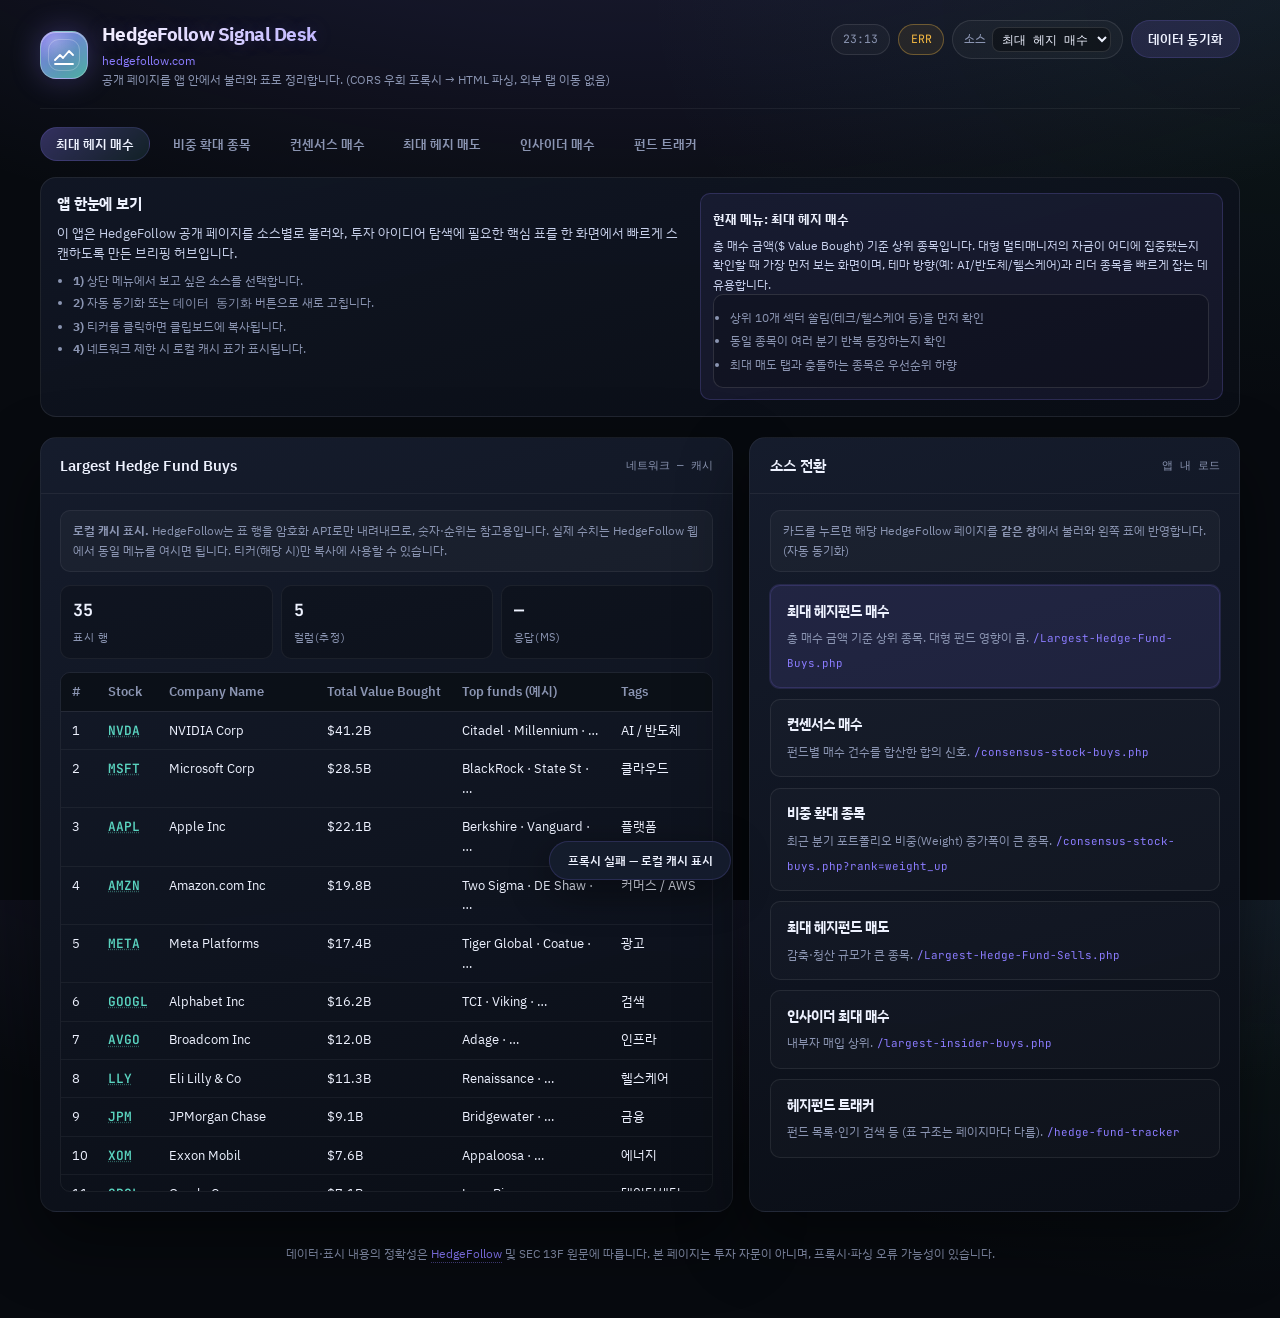
==== commit 082edb89: "Update index.html" ====
--- a/index.html
+++ b/index.html
@@ -225,6 +225,17 @@
       font-size: 0.76rem;
       line-height: 1.6;
     }
+    .guide__checks {
+      margin: 0.55rem 0 0;
+      padding: 0.55rem 0.65rem 0.55rem 1.2rem;
+      border-radius: 10px;
+      border: 1px solid rgba(255, 255, 255, 0.12);
+      background: rgba(0, 0, 0, 0.2);
+      color: #d3dcf6;
+      font-size: 0.75rem;
+      line-height: 1.55;
+    }
+    .guide__checks li { margin: 0.22rem 0; }
 
     .grid-hero {
       display: grid;
@@ -461,6 +472,7 @@
           <span style="font-family:var(--font);text-transform:none;letter-spacing:0">소스</span>
           <select id="sourceSelect" style="font:inherit;font-size:0.72rem;background:rgba(0,0,0,.35);color:var(--text);border:1px solid rgba(255,255,255,.12);border-radius:8px;padding:0.2rem 0.35rem">
             <option value="buys">최대 헤지 매수</option>
+            <option value="weightup">비중 확대 종목</option>
             <option value="consensus">컨센서스 매수</option>
             <option value="sells">최대 헤지 매도</option>
             <option value="insider">인사이더 매수</option>
@@ -474,6 +486,7 @@
 
     <nav class="sub" id="navSources" aria-label="데이터 소스">
       <button type="button" data-source="buys" aria-current="true">최대 헤지 매수</button>
+      <button type="button" data-source="weightup">비중 확대 종목</button>
       <button type="button" data-source="consensus">컨센서스 매수</button>
       <button type="button" data-source="sells">최대 헤지 매도</button>
       <button type="button" data-source="insider">인사이더 매수</button>
@@ -498,6 +511,11 @@
         <span class="mini" id="currentSourceDesc">
           총 매수 금액 기준 상위 종목을 보여줍니다. 대형 펀드의 영향이 큰 편이라 방향성 확인용으로 유용합니다.
         </span>
+        <ul class="guide__checks" id="currentSourceChecks">
+          <li>상위 10개에서 섹터가 한쪽으로 쏠리는지 먼저 확인</li>
+          <li>연속 분기 등장 종목인지 체크해 단기/중기 신호 구분</li>
+          <li>매도/인사이더 탭과 교차해 신호 충돌 여부 점검</li>
+        </ul>
       </div>
     </section>
 
@@ -548,6 +566,11 @@
               <span>펀드별 매수 건수를 합산한 합의 신호.</span>
               <span class="go">/consensus-stock-buys.php</span>
             </button>
+            <button type="button" class="link-card" data-source="weightup">
+              <strong>비중 확대 종목</strong>
+              <span>최근 분기 포트폴리오 비중(Weight) 증가폭이 큰 종목.</span>
+              <span class="go">/consensus-stock-buys.php?rank=weight_up</span>
+            </button>
             <button type="button" class="link-card" data-source="sells">
               <strong>최대 헤지펀드 매도</strong>
               <span>감축·청산 규모가 큰 종목.</span>
@@ -585,7 +608,12 @@
           title: "Largest Hedge Fund Buys",
           tableId: "largest_fund_buys",
           labelKo: "최대 헤지 매수",
-          desc: "총 매수 금액 기준 상위 종목. 대형 펀드의 자금 집중도를 빠르게 파악할 때 유용합니다.",
+          desc: "총 매수 금액($ Value Bought) 기준 상위 종목입니다. 대형 멀티매니저의 자금이 어디에 집중됐는지 확인할 때 가장 먼저 보는 화면이며, 테마 방향(예: AI/반도체/헬스케어)과 리더 종목을 빠르게 잡는 데 유용합니다.",
+          checks: [
+            "상위 10개 섹터 쏠림(테크/헬스케어 등)을 먼저 확인",
+            "동일 종목이 여러 분기 반복 등장하는지 확인",
+            "최대 매도 탭과 충돌하는 종목은 우선순위 하향",
+          ],
         },
         consensus: {
           url: "https://hedgefollow.com/consensus-stock-buys.php",
@@ -593,7 +621,25 @@
           title: "Consensus Stock Buys",
           tableId: "consensus_buys",
           labelKo: "컨센서스 매수",
-          desc: "여러 펀드의 매수 건수를 합산한 합의 신호. 단일 펀드 노이즈를 줄여 볼 수 있습니다.",
+          desc: "여러 펀드의 매수 건수(특히 Large Buys)를 합산한 합의형 신호입니다. 단일 대형 펀드의 일회성 거래 노이즈를 줄이고, '여러 매니저가 동시에 올린 종목'을 찾을 때 적합합니다.",
+          checks: [
+            "Large Buys/Total Buys 비율이 함께 높은 종목 우선",
+            "시총 대비 거래 혼잡도가 과도한 종목은 주의",
+            "비중 확대 탭과 겹치는 종목은 확신도 상향",
+          ],
+        },
+        weightup: {
+          url: "https://hedgefollow.com/consensus-stock-buys.php",
+          path: "/consensus-stock-buys.php?rank=weight_up",
+          title: "Largest Portfolio Weight Increases (Recent Quarter)",
+          tableId: "consensus_buys",
+          labelKo: "비중 확대 종목",
+          desc: "최근 분기 포트폴리오 내 비중 증가폭(Δ Portfolio Weight)이 큰 종목 중심입니다. 단순 신규진입보다 '확신을 갖고 비중을 키운 흔적'을 찾는 탭으로, 아이디어의 강도를 평가할 때 유리합니다.",
+          checks: [
+            "ΔWeight가 큰데 총 매수 규모도 큰지 동시 확인",
+            "단기 급등 후 추격 비중 확대인지 여부 점검",
+            "인사이더 매수와 겹치면 가중치 높게 해석",
+          ],
         },
         sells: {
           url: "https://hedgefollow.com/Largest-Hedge-Fund-Sells.php",
@@ -601,7 +647,12 @@
           title: "Largest Hedge Fund Sells",
           tableId: "largest_fund_sells",
           labelKo: "최대 헤지 매도",
-          desc: "감축/청산 압력이 큰 종목. 포지션 축소 흐름과 리밸런싱 구간을 점검할 때 유용합니다.",
+          desc: "매도 금액 기준 상위 종목입니다. 펀드들의 포지션 축소·리스크오프·차익실현 구간을 읽을 때 참고하며, 기존 관심종목이 이 목록에 반복 등장하면 포지션 점검 신호로 해석할 수 있습니다.",
+          checks: [
+            "한 분기 일회성인지 2~3분기 연속 매도인지 구분",
+            "실적/밸류에이션 이벤트와 매도 시점 연결 확인",
+            "매수 탭 상위와 동시에 등장하면 보수적으로 접근",
+          ],
         },
         insider: {
           url: "https://hedgefollow.com/largest-insider-buys.php",
@@ -609,7 +660,12 @@
           title: "Largest Insider Buys",
           tableId: "largest_insider_buys",
           labelKo: "인사이더 매수",
-          desc: "임원·이사 등 내부자 매입 흐름. 13F와 함께 보면 확신 구간을 교차 검증하기 좋습니다.",
+          desc: "임원·이사 등 내부자(Insider)의 대규모 매입을 모아 보는 메뉴입니다. 13F 기반 펀드 매수와 같은 방향이면 신뢰도가 높아지는 경우가 많아, 확신도 교차 검증용으로 활용하기 좋습니다.",
+          checks: [
+            "CEO/CFO/Director 등 직책별 신호 강도 구분",
+            "단일 인사 거래보다 클러스터 매입을 우선",
+            "Form 4 다건 반복 여부로 지속성 확인",
+          ],
         },
         tracker: {
           url: "https://hedgefollow.com/hedge-fund-tracker",
@@ -617,7 +673,12 @@
           title: "Hedge Fund Tracker",
           tableId: null,
           labelKo: "펀드 트래커",
-          desc: "주요 펀드 목록과 스타일을 요약해 보는 메뉴. 관심 매니저를 빠르게 선별할 때 사용합니다.",
+          desc: "주요 헤지펀드/기관의 스타일, AUM, 성과를 한 번에 보는 개요 화면입니다. 먼저 팔로우할 매니저 풀을 선별한 뒤, 해당 매니저의 Top Buys/Sells를 이어서 보는 워크플로우에 적합합니다.",
+          checks: [
+            "스타일(퀀트/매크로/이벤트)별로 매니저 풀 분류",
+            "AUM과 회전율이 유사한 매니저끼리 비교",
+            "팔로우 대상 5~10개를 고정해 분기별 추적",
+          ],
         },
       };
 
@@ -660,6 +721,36 @@
             ["BABA", "Alibaba Group", "$2.0B", "Macro/Value mix · …", "중국 ADR"],
             ["COIN", "Coinbase Global", "$1.9B", "Growth HF · …", "크립토"],
             ["SMCI", "Super Micro Computer", "$1.8B", "Momentum funds · …", "AI 서버"],
+          ],
+        },
+        weightup: {
+          headers: ["Stock", "Company Name", "Δ Portfolio Weight", "Top funds (예시)", "Quarter"],
+          rows: [
+            ["NVDA", "NVIDIA Corp", "+2.45%p", "Tiger Global · Coatue · …", "최근 분기"],
+            ["META", "Meta Platforms", "+1.92%p", "Viking · D1 · …", "최근 분기"],
+            ["AMZN", "Amazon.com Inc", "+1.63%p", "Lone Pine · …", "최근 분기"],
+            ["MSFT", "Microsoft Corp", "+1.48%p", "Quality funds · …", "최근 분기"],
+            ["AVGO", "Broadcom Inc", "+1.31%p", "Growth HF · …", "최근 분기"],
+            ["GOOGL", "Alphabet Inc", "+1.22%p", "Tech L/S · …", "최근 분기"],
+            ["LLY", "Eli Lilly & Co", "+1.11%p", "Healthcare HF · …", "최근 분기"],
+            ["ORCL", "Oracle Corp", "+0.98%p", "Infra funds · …", "최근 분기"],
+            ["PANW", "Palo Alto Networks", "+0.91%p", "Cyber funds · …", "최근 분기"],
+            ["CRWD", "CrowdStrike Holdings", "+0.87%p", "Cyber funds · …", "최근 분기"],
+            ["TSM", "Taiwan Semiconductor", "+0.85%p", "Semis HF · …", "최근 분기"],
+            ["MU", "Micron Technology", "+0.79%p", "Semis HF · …", "최근 분기"],
+            ["UBER", "Uber Technologies", "+0.74%p", "Consumer growth · …", "최근 분기"],
+            ["SHOP", "Shopify Inc", "+0.71%p", "SaaS/Growth · …", "최근 분기"],
+            ["PLTR", "Palantir Technologies", "+0.67%p", "Thematic HF · …", "최근 분기"],
+            ["NFLX", "Netflix Inc", "+0.64%p", "Media growth · …", "최근 분기"],
+            ["COIN", "Coinbase Global", "+0.60%p", "Risk-on funds · …", "최근 분기"],
+            ["SMCI", "Super Micro Computer", "+0.58%p", "AI infra funds · …", "최근 분기"],
+            ["JPM", "JPMorgan Chase", "+0.52%p", "Financial HF · …", "최근 분기"],
+            ["XOM", "Exxon Mobil", "+0.49%p", "Energy HF · …", "최근 분기"],
+            ["COST", "Costco Wholesale", "+0.45%p", "Defensive growth · …", "최근 분기"],
+            ["UNH", "UnitedHealth Group", "+0.43%p", "Healthcare HF · …", "최근 분기"],
+            ["V", "Visa Inc", "+0.41%p", "Quality compounding · …", "최근 분기"],
+            ["MA", "Mastercard Inc", "+0.39%p", "Quality compounding · …", "최근 분기"],
+            ["CAT", "Caterpillar Inc", "+0.35%p", "Cyclical funds · …", "최근 분기"],
           ],
         },
         consensus: {
@@ -831,6 +922,7 @@
       var sourceCards = document.getElementById("sourceCards");
       var currentSourceName = document.getElementById("currentSourceName");
       var currentSourceDesc = document.getElementById("currentSourceDesc");
+      var currentSourceChecks = document.getElementById("currentSourceChecks");
 
       var controller = null;
       var currentKey = "buys";
@@ -1041,6 +1133,13 @@
         if (sourceSelect) sourceSelect.value = key;
         if (currentSourceName) currentSourceName.textContent = (SOURCES[key] && SOURCES[key].labelKo) || key;
         if (currentSourceDesc) currentSourceDesc.textContent = (SOURCES[key] && SOURCES[key].desc) || "";
+        if (currentSourceChecks) {
+          var checks = (SOURCES[key] && SOURCES[key].checks) || [];
+          currentSourceChecks.innerHTML = checks
+            .slice(0, 3)
+            .map(function (x) { return "<li>" + escapeHtml(x) + "</li>"; })
+            .join("");
+        }
         if (navSources) {
           Array.prototype.forEach.call(navSources.querySelectorAll("button[data-source]"), function (b) {
             b.setAttribute("aria-current", b.getAttribute("data-source") === key ? "true" : "false");
